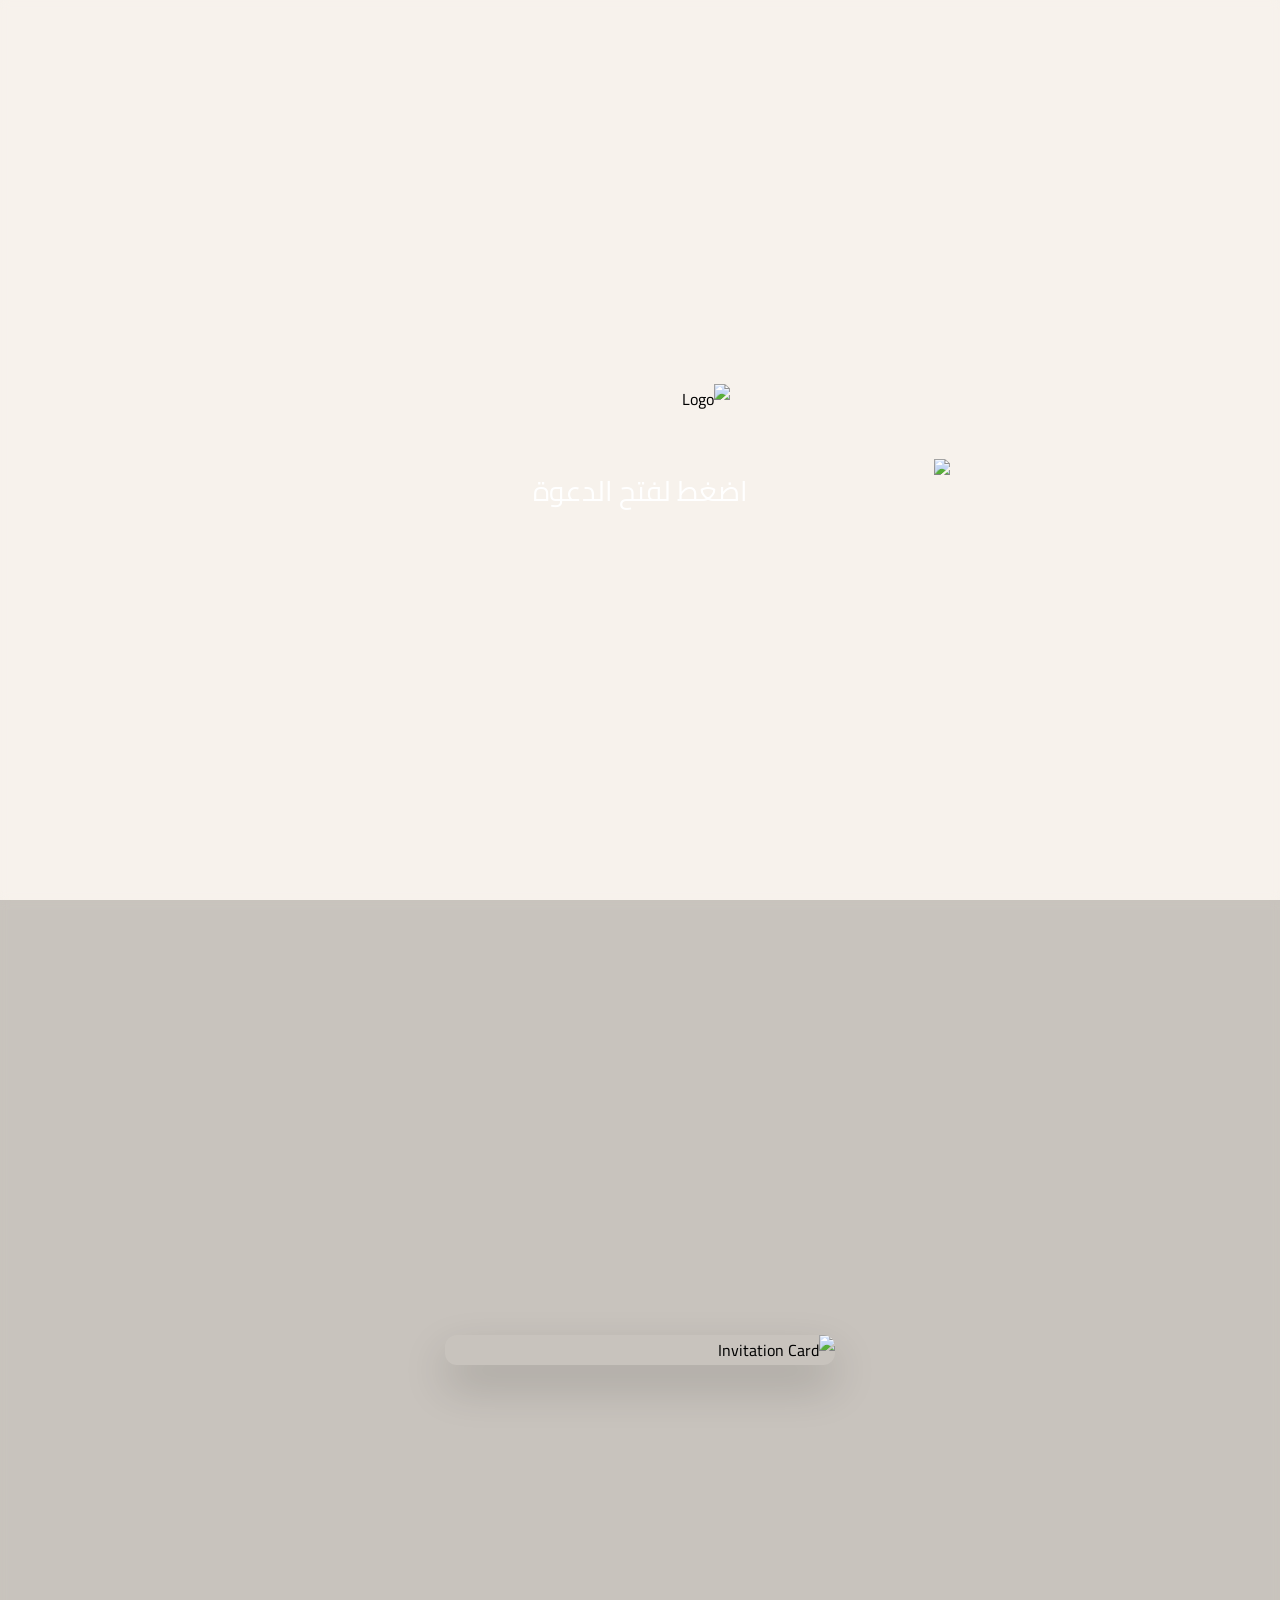
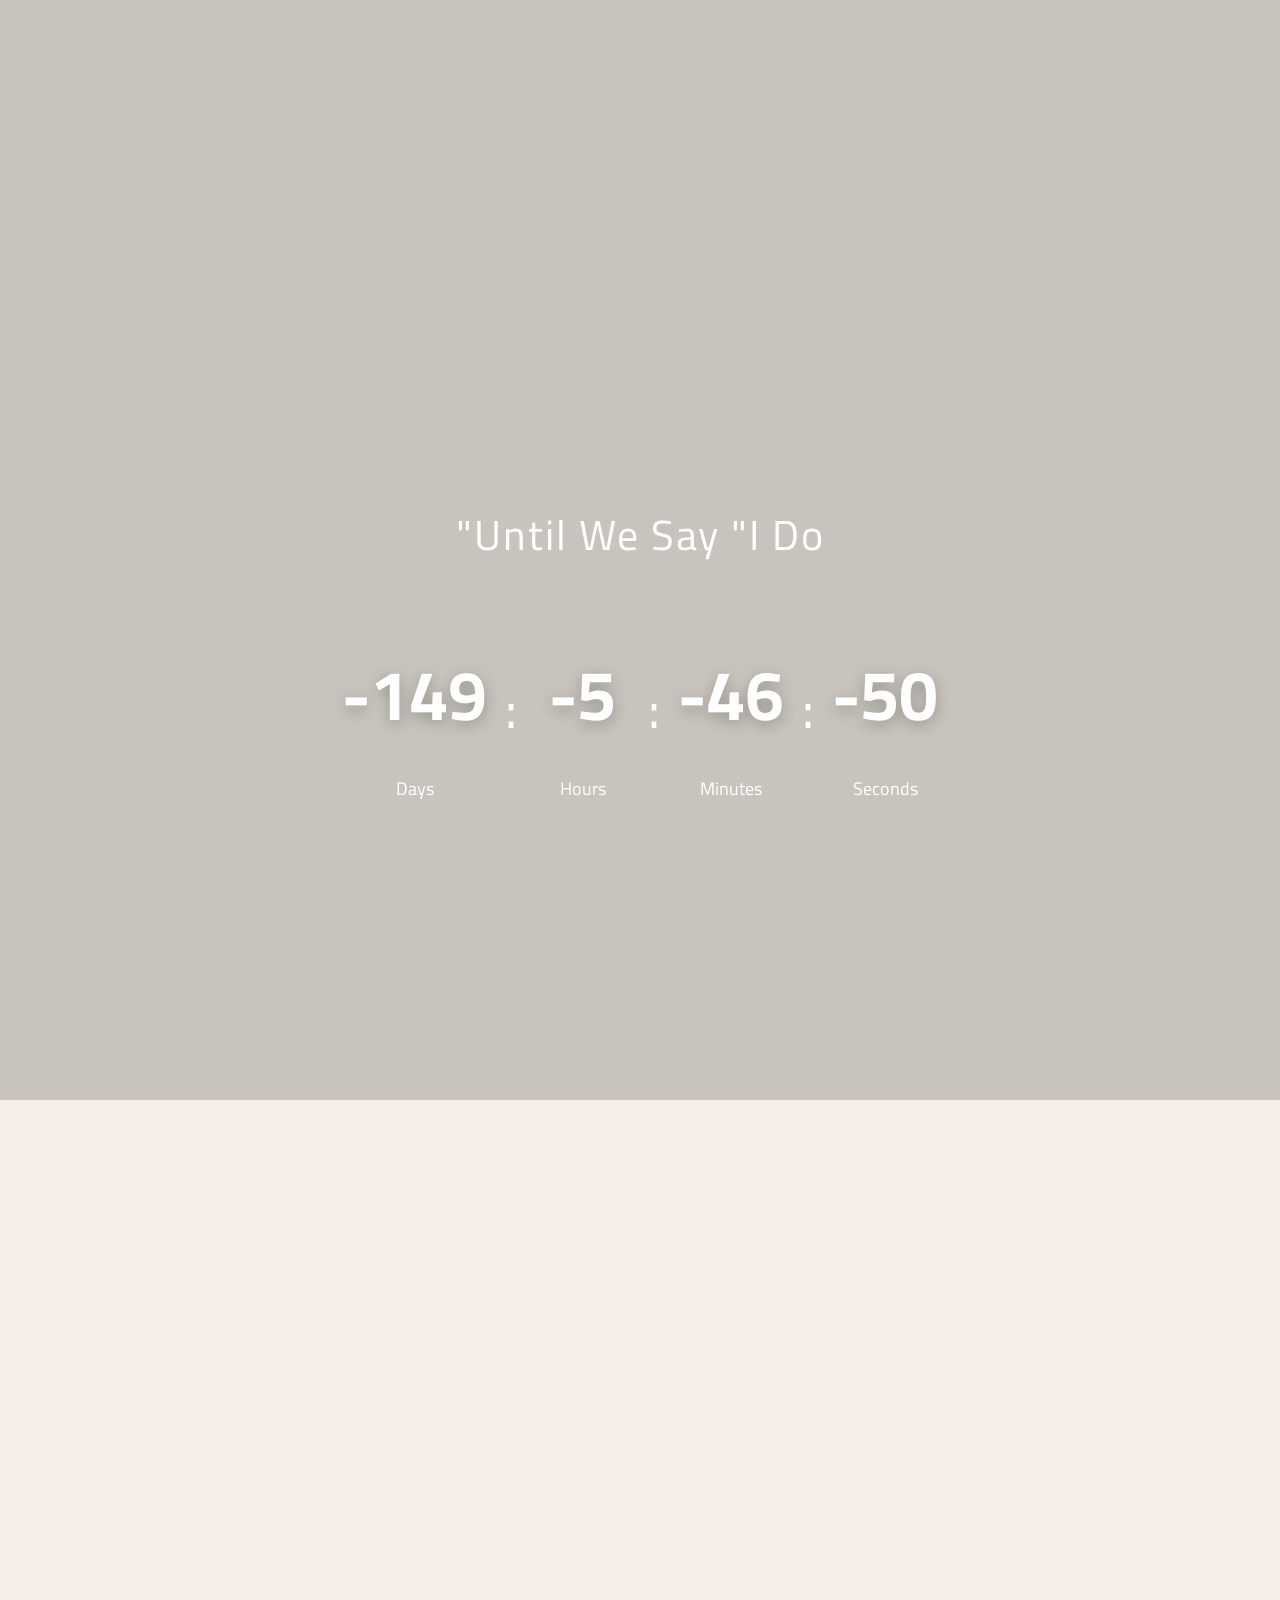
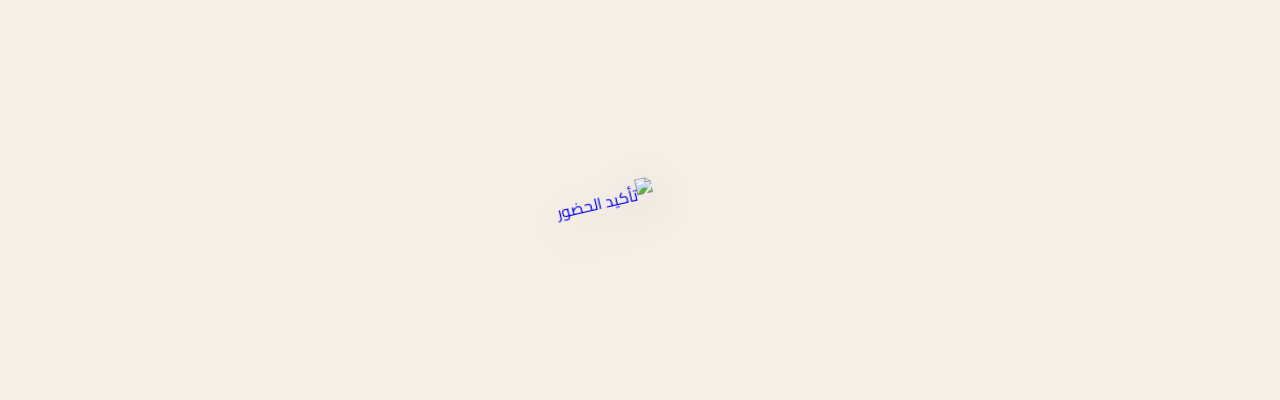
==== index.html @ 85a331f1 "Add files via upload" ====
<!DOCTYPE html>
<html lang="ar" dir="rtl">

<head>
    <meta charset="UTF-8">
    <meta name="viewport" content="width=device-width, initial-scale=1.0">

    <title>دعوة الزفاف</title>

    <link rel="stylesheet" href="style.css">

    <!-- Google Font -->
    <link rel="preconnect" href="https://fonts.googleapis.com">
    <link rel="preconnect" href="https://fonts.gstatic.com" crossorigin>

    <link href="https://fonts.googleapis.com/css2?family=Cairo:wght@300;400;600&display=swap" rel="stylesheet">
</head>

<body>

    <!-- الخلفية -->
    <div class="overlay"></div>

    <!-- ========================= -->
    <!-- السكشن الأول -->
    <!-- ========================= -->

    <section id="intro">

       <div class="container">

    <img src="assets/images/logo.png"
         class="main-logo"
         alt="Logo">

    <img src="assets/images/envelope-closed.png"
         id="envelope"
         class="envelope">

    <p class="open-text">
        اضغط لفتح الدعوة
    </p>

</div>

    </section>


    <!-- ========================= -->
    <!-- السكشن الثاني -->
    <!-- ========================= -->

  <section id="music-section">

    <img src="assets/images/flower.png"
         class="flower flower-left"
         alt="">

    <img src="assets/images/flower.png"
         class="flower flower-right"
         alt="">

    <div class="music-envelope">

        <!-- الظرف مع الكرت -->
        <img src="assets/images/envelope-card.png"
             class="music-envelope-img"
             alt="">

        <!-- السي دي -->
        <div class="cd-wrapper">

    <!-- صورة الموسيقى -->
    <img src="assets/images/music.png"
         class="music-icon"
         alt="">

    <!-- القرص -->
    <img src="assets/images/cd.png"
         id="cd"
         alt="">

    <!-- زر التشغيل -->
    <img src="assets/images/play.png"
         class="play-icon"
         alt="">

</div>
            <span class="cd-text">
                اضغط هنا
            </span>

        </div>

    </div>

    <audio id="music">
        <source src="assets/audio/music.mp3" type="audio/mp3">
    </audio>

</section>

    <!-- ========================= -->
    <!-- السكشن الثالث -->
    <!-- ========================= -->

   <section id="card-section">

    <div class="card-container">

        <img
            src="assets/images/card.png"
            class="card-image"
            alt="Invitation Card">

    </div>

</section>


  <!-- ========================= -->
<!-- السكشن الرابع -->
<!-- ========================= -->

<section id="countdown-section">

    <div class="countdown-wrapper">

       <h2 class="count-title">
    Until We Say "I Do"
</h2>

        <div class="countdown">

            <div class="time-box">
                <span id="days">00</span>
                <small>Days</small>
            </div>

            <span class="separator">:</span>

            <div class="time-box">
                <span id="hours">00</span>
                <small>Hours</small>
            </div>

            <span class="separator">:</span>

            <div class="time-box">
                <span id="minutes">00</span>
                <small>Minutes</small>
            </div>

            <span class="separator">:</span>

            <div class="time-box">
                <span id="seconds">00</span>
                <small>Seconds</small>
            </div>

        </div>

    </div>

</section>


    <script src="script.js"></script>

</body>

</html>
<section id="details-section">

    <div class="details-container">

        <!-- الكرت -->
        <img src="assets/images/details-card.jpeg"
             class="details-card"
             alt="">

        <!-- ستكر التفاصيل -->
        <a href="details.html" class="details-link">

            <img src="assets/images/details.png"
                 class="details-sticker"
                 alt="">

        </a>

        <!-- ستكر تأكيد الحضور -->
    <a href="https://docs.google.com/forms/d/e/1FAIpQLScKyUX1yhwun6GuuKNPkGCBetxqHu31m4FZAYQsaZNFjkMWgA/viewform?usp=header"
   class="confirm-link"
   target="_blank">

    <img src="assets/images/confirm-sticker.png"
         class="confirm-sticker"
         alt="تأكيد الحضور">

</a>

        <!-- ✨ أضيفي الزهور هون بالضبط ✨ -->

        <img src="assets/images/flower.png"
             class="d-flower flower-1"
             alt="">

        <img src="assets/images/flower.png"
             class="d-flower flower-2"
             alt="">

        <img src="assets/images/flower.png"
             class="d-flower flower-3"
             alt="">

        <img src="assets/images/flower.png"
             class="d-flower flower-4"
             alt="">

    </div>

</section>
---- style.css ----
/* ========================= */
/* إعدادات عامة */
/* ========================= */

*{
    margin:0;
    padding:0;
    box-sizing:border-box;
}

body{

    font-family:"Cairo",sans-serif;
    background:#F6EFE8;
    overflow-x:hidden;
    overflow-y:auto;
    position:relative;

}

/* ========================= */
/* الخلفية */
/* ========================= */

.overlay{

    position:fixed;

    inset:0;

    background:url("assets/images/background.jpeg") center center/cover no-repeat;

    z-index:-2;

}

.overlay::after{

    content:"";

    position:absolute;

    inset:0;

    backdrop-filter:blur(4px);

    background:rgba(255,255,255,.18);

}

/* الخلفية الثانية */



/* ========================= */
/* السكشن الأول */
/* ========================= */

#intro{

    width:100%;
    height:100vh;

    display:flex;
    justify-content:center;
    align-items:center;

}

.container{

    display:flex;
    flex-direction:column;
    align-items:center;
    justify-content:center;

    gap:10px;

}

/* اللوجو */

.main-logo{

    width:60px;

    margin-bottom:0;

}

/* الظرف */

.envelope{

    width:620px;
    max-width:90vw;

    cursor:pointer;

    filter:drop-shadow(0 15px 25px rgba(255,255,255,.18));

    animation:float 2.5s ease-in-out infinite;

}

/* النص */

.open-text{

   margin-top:-20px;

    font-size:28px;

    color:#fff;

    animation:glow 2s infinite;

}

/* ========================= */
/* السكشن الثاني */
/* ========================= */

#music-section{

    display:none;

    width:100%;
    height:100vh;

    justify-content:center;
    align-items:center;

    position:relative;

}

#music-section.show{

    display:flex;

}

/* الظرف */

.music-envelope{

    position:relative;

    width:480px;

    max-width:85vw;

    margin-top:40px;

    transition:.8s ease;

}

.music-envelope-img{

    width:100%;

    display:block;

    filter:drop-shadow(0 18px 30px rgba(0,0,0,.18));

    animation:float 3s ease-in-out infinite;

}

/* ========================= */
/* CD */
/* ========================= */

.cd-wrapper{

    position:absolute;

    top:-20px;

    right:-15px;

    width:110px;

    height:110px;

    z-index:5;

}

#cd{

    width:100%;

    cursor:pointer;

    transition:.3s;

}

#cd:hover{

    transform:scale(1.05);

}

.play-icon{

    position:absolute;

    width:32px;

    left:50%;

    top:50%;

    transform:translate(-50%,-50%);

    pointer-events:none;

}

/* ========================= */
/* اللوجو داخل الرسالة */
/* ========================= */

.music-icon{

    position:absolute;

    width:60px;

    left:50%;

    top:108px;

    transform:translateX(-50%);

    pointer-events:none;

}

/* ========================= */
/* الزهور */
/* ========================= */

.flower{

    position:absolute;

    width:90px;

    opacity:.28;

}

.flower-left{

    top:25px;

    left:30px;

}

.flower-right{

    right:30px;

    bottom:25px;

    transform:rotate(180deg);

}

/* ========================= */
/* حركة الظرف */
/* ========================= */

@keyframes float{

    0%{

        transform:translateY(0);

    }

    50%{

        transform:translateY(-10px);

    }

    100%{

        transform:translateY(0);

    }

}

/* ========================= */
/* دوران CD */
/* ========================= */

.spin{

    animation:spin 3s linear infinite;

}

@keyframes spin{

    from{

        transform:rotate(0deg);

    }

    to{

        transform:rotate(360deg);

    }

}


/* ========================= */
/* سكشن الكرت */
/* ========================= */

#card-section{

    min-height:100vh;

    display:flex;

    justify-content:center;

    align-items:center;

    padding:120px 20px;

    overflow:hidden;

}

.card-container{

    width:200%;
    display:flex;
    justify-content:center;

}

.card-image{

    width:min(520px, 92vw);

    max-width:92%;

    border-radius:12px;

    box-shadow:0 20px 45px rgba(0,0,0,.18);

    opacity:0;

    transform:translateY(70px);

    transition:1s ease;

}

.card-image:hover{

    transform:scale(1.02);

}

/* خلفية الكرت والعد التنازلي */

#card-section,
#countdown-section{

    position:relative;

background:url("assets/images/background.jpeg") center center/cover no-repeat;
    background-size:cover;

    background-attachment:fixed;

}

#card-section::before,
#countdown-section::before{

    content:"";

    position:absolute;

    inset:0;

    backdrop-filter:blur(5px);

    background:rgba(20,20,20,.20);

    z-index:0;

}

#card-section > *,
#countdown-section > *{

    position:relative;

    z-index:2;

}
.card-image{

    width:390px;

    max-width:90%;

    border-radius:12px;

    box-shadow:0 20px 45px rgba(0,0,0,.18);

    opacity:0;

    transform:translateY(80px);

    transition:all .9s ease;

}
.card-image.show{

    opacity:1;

    transform:translateY(0);

}

@keyframes cardAppear{

    to{

        opacity:1;

        transform:translateY(0);

    }

}

/*==========================
Countdown
==========================*/

#countdown-section{

    min-height:100vh;

    display:flex;

    justify-content:center;

    align-items:center;

    text-align:center;

    padding:80px 20px;

}

.countdown-wrapper{

    width:100%;

}

.count-title{

    font-size:42px;

    color:white;

    margin-bottom:55px;

    font-weight:400;

    letter-spacing:2px;

}

.countdown{

    display:flex;

    justify-content:center;

    align-items:center;

    gap:18px;

    flex-wrap:wrap;

    direction:ltr;

}

.time-box{

    min-width:95px;

    direction:ltr;

    text-align:center;

}

.time-box span{

    font-size:70px;

    font-weight:700;

    color:white;

    text-shadow:0 4px 15px rgba(0,0,0,.25);

    display:block;

}

.time-box small{

    color:white;

    font-size:18px;

    margin-top:12px;

    display:block;

}

.separator{

    font-size:55px;

    color:white;

    margin-top:-20px;

}
.cd-text{

    position:absolute;

    top:-90px;

    left:50%;

    transform:translateX(-50%);

    color:#5c5148;

    font-size:24px;

    font-weight:500;

    animation:glow 2s infinite;

    white-space:nowrap;

}
html{

    scroll-behavior:smooth;

    scroll-snap-type:y mandatory;

}

section{

    scroll-snap-align:start;

}
.main-logo{

    width:180px;

    margin-bottom:35px;

    animation:float 3s ease-in-out infinite;

}
/*==========================
فتح الرسالة
==========================*/

.music-envelope.open{

    transform:scale(1.08);

}

.music-envelope.open .music-envelope-img{

    transform:translateY(-30px);

    transition:1s ease;

}
/* ========================= */
/* سكشن التفاصيل */
/* ========================= */

#details-section{

    min-height:100vh;

    display:flex;

    justify-content:center;

    align-items:center;

    padding:100px 20px;

}

.details-container{

    position:relative;

    width:290px;

    max-width:90vw;

}

.details-card{

    width:100%;

    display:block;

}



/* ========================= */
/* ستكر التفاصيل */
/* ========================= */

.details-sticker{

    position:absolute;

    width:130px;

    top:140px;

    right:30px;

    transform:rotate(10deg);

    cursor:pointer;

    z-index:8;

    transition:.35s;

    filter:drop-shadow(0 12px 22px rgba(0,0,0,.22));

}

.details-sticker:hover{

    transform:rotate(10deg) scale(1.08);

}

/* ========================= */
/* ستكر تأكيد الحضور */
/* ========================= */

.confirm-sticker{

    position:absolute;

    width:170px;

    top:245px;

    left:-10px;

    transform:rotate(-13deg);

    cursor:pointer;

    z-index:8;

    transition:.35s;

    filter:drop-shadow(0 12px 22px rgba(0,0,0,.22));

}

.confirm-sticker:hover{

    transform:rotate(-13deg) scale(1.08);

}

/* ========================= */
/* Hover */
/* ========================= */

.details-sticker:hover{

    transform:rotate(14deg) scale(1.08);

}

.confirm-sticker:hover{

    transform:rotate(-14deg) scale(1.08);

}

/* Hover */

.details-sticker:hover{

    transform:rotate(12deg) scale(1.08);

}

.confirm-sticker:hover{

    transform:rotate(-12deg) scale(1.08);

}
/* ========================= */
/* زهور سكشن التفاصيل */
/* ========================= */

.d-flower{

    position:absolute;

    width:75px;

    pointer-events:none;

    z-index:9;

    filter:drop-shadow(0 8px 15px rgba(0,0,0,.15));

}

/* فوق ستكر التفاصيل */

.flower-1{

    top:170px;

    right:-20px;
    
    width:105px;
}

/* يمين ستكر التفاصيل */

.flower-2{

    top:185px;

    right:-100px;

    width:200px;

}

/* فوق ستكر تأكيد الحضور */

.flower-3{

    top:180px;

    left:-80px;
    
    width:160px;

}

/* تحت ستكر تأكيد الحضور */

.flower-4{

    top:420px;

    left:20px;

}
/*====================================*/
/* صفحة التفاصيل */
/*====================================*/

#details-page{

    min-height:100vh;
    background:url("assets/images/background.jpeg") center center/cover no-repeat;
    display:flex;
    justify-content:center;
    align-items:center;
    position:relative;
    overflow:hidden;

}

.details-overlay{

    position:absolute;
    inset:0;
    background:rgba(0,0,0,.28);
    backdrop-filter:blur(4px);

}

.timeline-container{

    position:relative;
    width:600px;
    height:900px;
    z-index:2;

}

/* عنوان الصفحة */

.details-name{

    display:block;
    width:410px;
    margin:0 auto 40px;

}

/* الخط */

.timeline-line{

    position:absolute;
    top:290px;
    left:50%;
    transform:translateX(-50%);
    width:6px;
    height:520px;
    background:white;
    border-radius:50px;

}

/* النقاط */

.dot{

    position:absolute;
    left:50%;
    transform:translateX(-50%);
    width:22px;
    height:22px;
    background:white;
    border-radius:50%;

}

.dot1{ top:285px; }
.dot2{ top:460px; }
.dot3{ top:620px; }
.dot4{ top:790px; }

/* العناصر */

.timeline-item{

    position:absolute;
    width:250px;
    display:flex;
    align-items:center;
    gap:10px;

}

.timeline-item.left{

    justify-content:flex-end;
    text-align:right;

}

.timeline-item.right{

    flex-direction:row-reverse;
    justify-content:flex-start;
    text-align:left;

}

/* أماكن العناصر */

.item1{

    top:260px;
    left:10px;

}

.item2{

    top:400px;
    right:10px;

}

.item3{

    top:540px;
    left:10px;

}

.item4{

    top:680px;
    right:10px;

}

/* الأيقونات */

.timeline-icon{

    width:85px;

}

.dinner-icon{
    width:90px;
    margin-left:22px;
}

.cake-icon{
    width:82px;
    margin-top:-6px;
}
.car-icon{
    width:80px;
    margin-top:2px;
}
.hall-icon{
    width:80px;
    margin-top:4px;
}

/* النص */

.timeline-text h3{

    color:#fff;
    font-size:30px;
    font-weight:700;
    margin-bottom:10px;
    line-height:1.2;

}

.timeline-text p{

    color:#F3E3BF;
    font-size:20px;
    font-weight:500;
    margin:0;

}

/*====================================*/
/* موقع الحفل */
/*====================================*/

#location{

    min-height:100vh;

    background:url("assets/images/location-bg.jpg") center center/cover no-repeat;

    display:flex;

    justify-content:center;

    align-items:center;

    padding:80px 20px;

}

.location-container{

    width:100%;

    max-width:700px;

    text-align:center;

}

.location-title{

    color:#A47A2B;

    font-size:58px;

    font-weight:700;

    margin-bottom:35px;

}

.location-image{

    width:420px;

    max-width:100%;

    border-radius:28px;

    box-shadow:0 15px 35px rgba(0,0,0,.18);

    margin-bottom:25px;

}

.location-name{

    color:#7B5A21;

    font-size:30px;

    font-weight:700;

    margin-top:10px;

    margin-bottom:8px;

}

.location-address{

    color:#A47A2B;

    font-size:22px;

    margin-bottom:35px;

}

.location-btn{

    display:inline-block;

    text-decoration:none;

    background:#c89e4f;

    color:white;

    padding:16px 45px;

    border-radius:50px;

    font-size:22px;

    font-weight:600;

    transition:.3s;

}

.location-btn:hover{

    background:#b48735;

    transform:translateY(-4px);

}
.back-btn{

    position:fixed;

    top:35px;

    left:35px;

    color:white;

    text-decoration:none;

    font-size:22px;

    font-weight:600;

    background:rgba(255,255,255,.15);

    backdrop-filter:blur(10px);

    padding:12px 22px;

    border-radius:50px;

    transition:.3s;

    z-index:999;

}

.back-btn:hover{

    background:rgba(255,255,255,.3);

}
/*====================================*/
/* زر الانتقال */
/*====================================*/

.details-footer{

    display:flex;

    justify-content:center;

    margin-top:80px;

    margin-bottom:60px;

}

.next-btn{

    display:inline-block;

    padding:15px 40px;

    border-radius:50px;

    background:#C89E4F;

    color:white;

    text-decoration:none;

    font-size:22px;

    font-weight:600;

    transition:.3s;

}

.next-btn:hover{

    transform:translateY(-3px);

    background:#B48735;

}
/*====================================*/
/* Animation */
/*====================================*/

.fade-up{

    opacity:0;

    transform:translateY(40px);

    animation:fadeUp 1.2s ease forwards;

}

@keyframes fadeUp{

    from{

        opacity:0;

        transform:translateY(40px);

    }

    to{

        opacity:1;

        transform:translateY(0);

    }

}
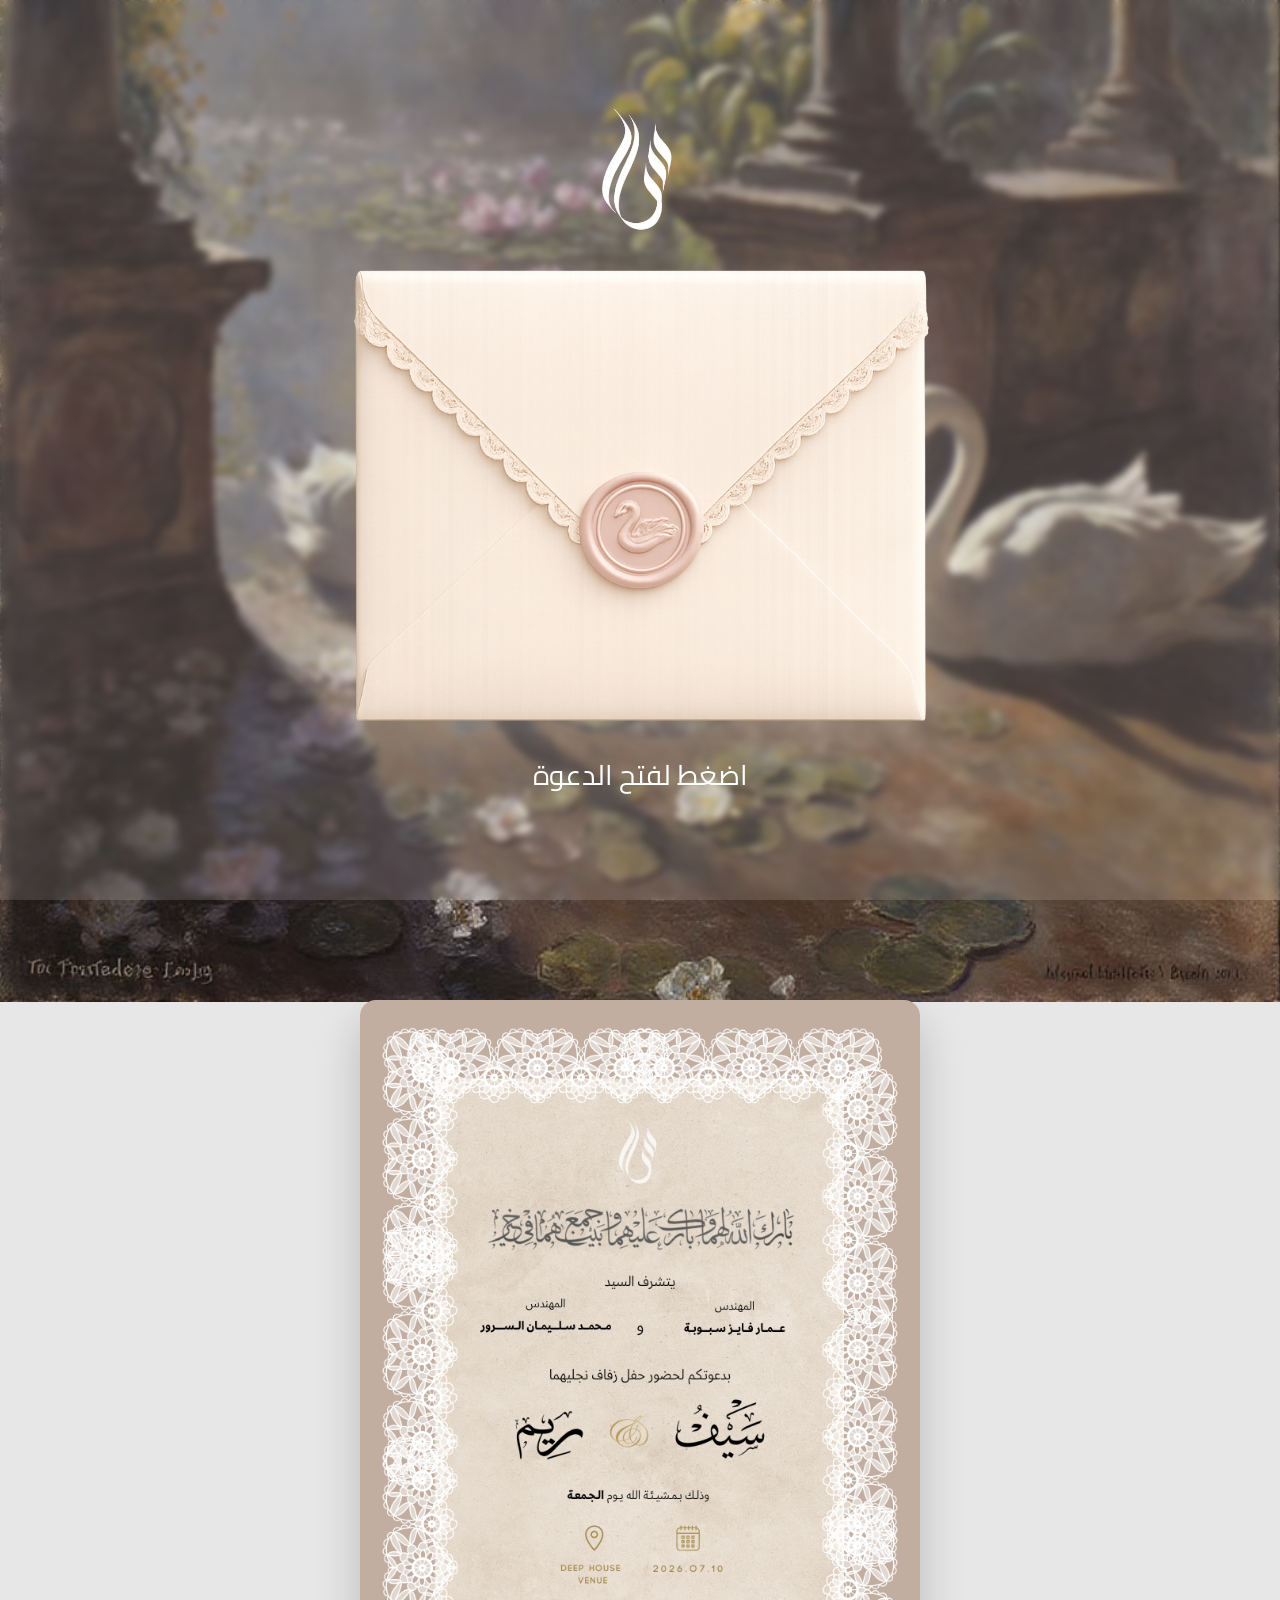
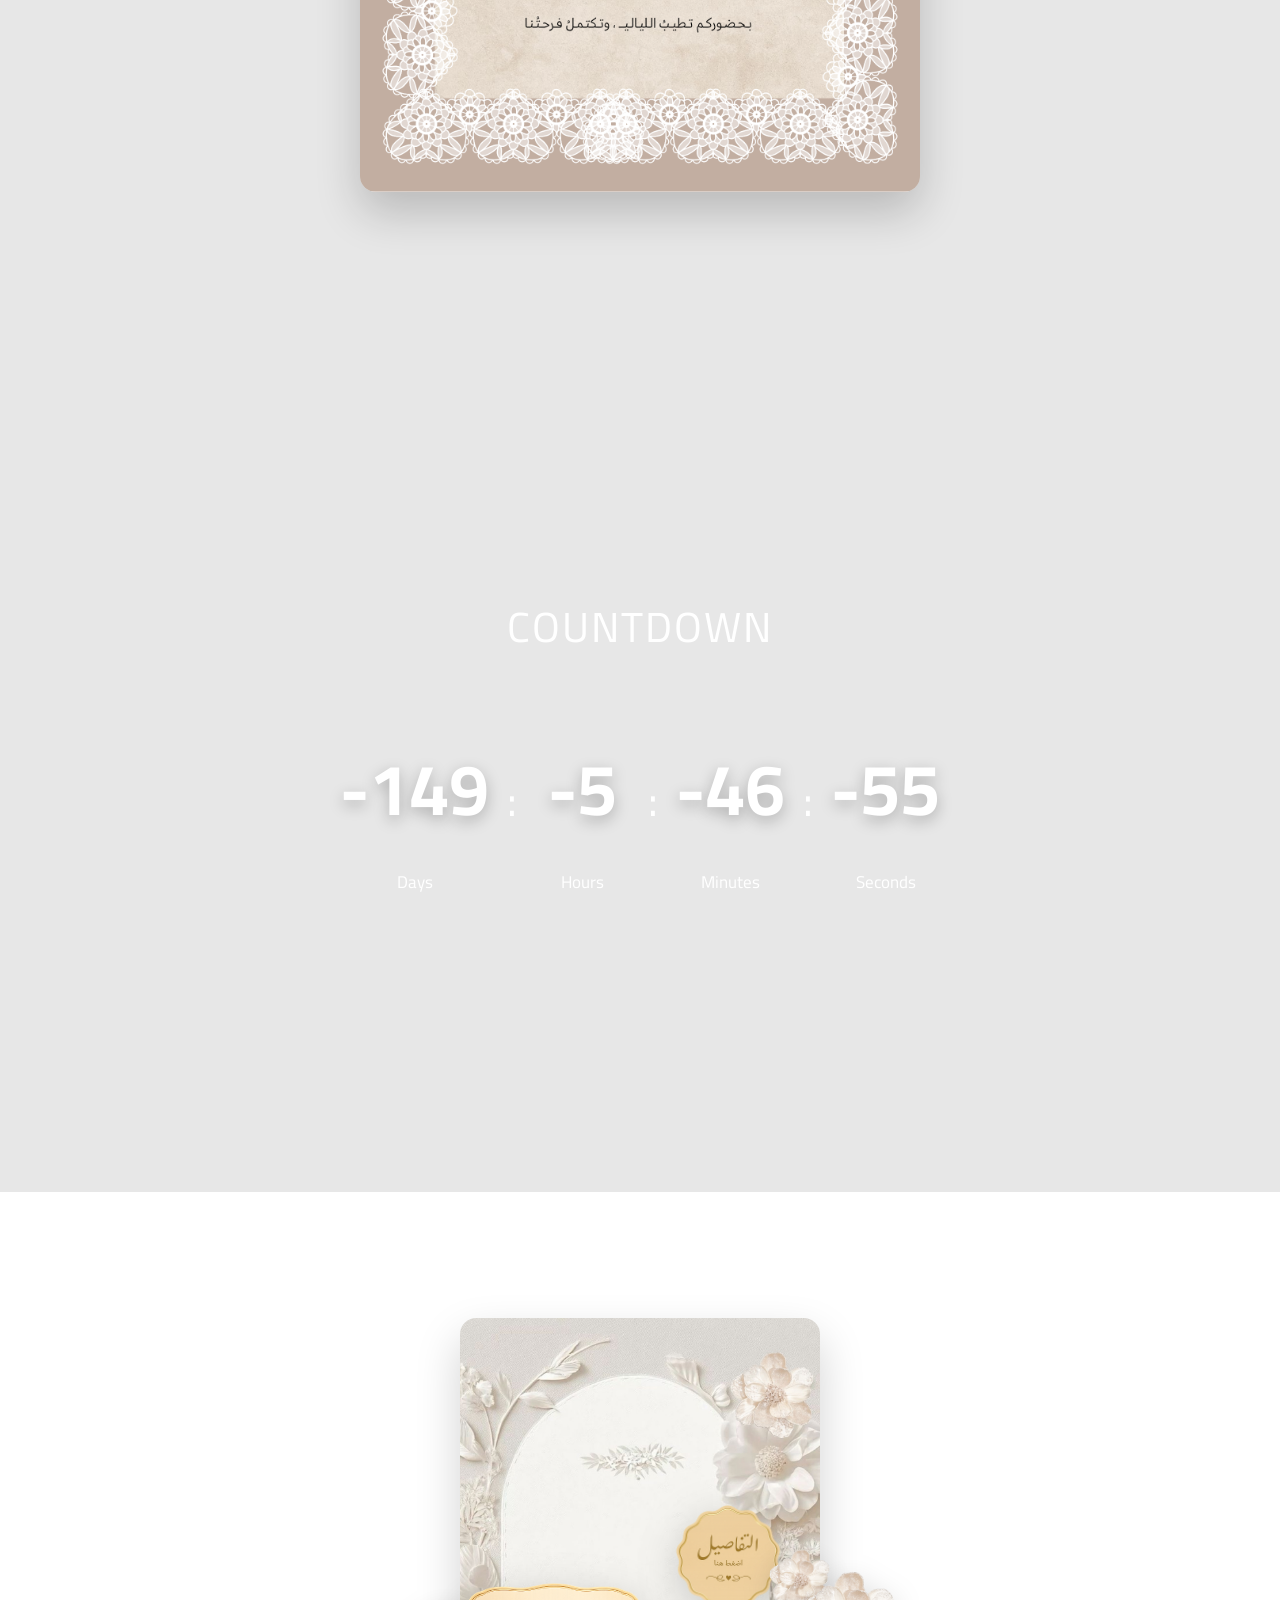
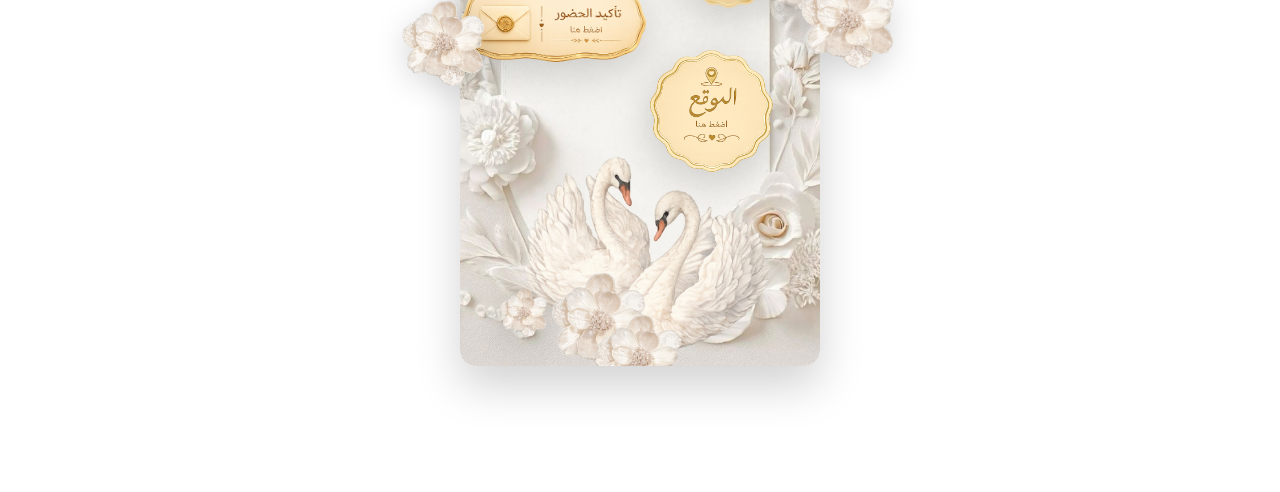
==== commit dc49eb55: "Add files via upload" ====
--- a/index.html
+++ b/index.html
@@ -15,7 +15,7 @@
 
     <link href="https://fonts.googleapis.com/css2?family=Cairo:wght@300;400;600&display=swap" rel="stylesheet">
 </head>
-
+<div class="petals"></div>
 <body>
 
     <!-- الخلفية -->
@@ -127,7 +127,7 @@
     <div class="countdown-wrapper">
 
        <h2 class="count-title">
-    Until We Say "I Do"
+       COUNTDOWN 
 </h2>
 
         <div class="countdown">
@@ -189,17 +189,28 @@
         </a>
 
         <!-- ستكر تأكيد الحضور -->
-    <a href="https://docs.google.com/forms/d/e/1FAIpQLScKyUX1yhwun6GuuKNPkGCBetxqHu31m4FZAYQsaZNFjkMWgA/viewform?usp=header"
-   class="confirm-link"
-   target="_blank">
-
-    <img src="assets/images/confirm-sticker.png"
-         class="confirm-sticker"
-         alt="تأكيد الحضور">
-
-</a>
-
-        <!-- ✨ أضيفي الزهور هون بالضبط ✨ -->
+        <a href="https://docs.google.com/forms/d/e/1FAIpQLScKyUX1yhwun6GuuKNPkGCBetxqHu31m4FZAYQsaZNFjkMWgA/viewform?usp=header"
+           class="confirm-link"
+           target="_blank">
+
+            <img src="assets/images/confirm-sticker.png"
+                 class="confirm-sticker"
+                 alt="تأكيد الحضور">
+
+        </a>
+
+        <!-- ستكر الموقع -->
+        <a href="https://maps.app.goo.gl/hajBgwSjTfjxA7Ft5"
+           class="location-link"
+           target="_blank">
+
+            <img src="assets/images/location.png"
+                 class="location-sticker"
+                 alt="الموقع">
+
+        </a>
+
+        <!-- الزهور -->
 
         <img src="assets/images/flower.png"
              class="d-flower flower-1"
@@ -219,4 +230,4 @@
 
     </div>
 
-</section>
+</section>
--- a/style.css
+++ b/style.css
@@ -1,6 +1,6 @@
-/* ========================= */
-/* إعدادات عامة */
-/* ========================= */
+/*==================================================
+GENERAL
+==================================================*/
 
 *{
     margin:0;
@@ -8,361 +8,362 @@
     box-sizing:border-box;
 }
 
+html{
+
+    scroll-behavior:smooth;
+
+}
+
 body{
 
     font-family:"Cairo",sans-serif;
-    background:#F6EFE8;
+
+    margin:0;
+    padding:0;
+
     overflow-x:hidden;
-    overflow-y:auto;
+
+    color:white;
+
+    background:url("assets/images/background.jpeg") center center / cover no-repeat fixed;
+
+}
+
+/*==================================================
+BACKGROUND
+==================================================*/
+
+.overlay{
+
+    position:fixed;
+
+    inset:0;
+
+    background:rgba(255,255,255,.12);
+
+    backdrop-filter:blur(3px);
+
+    z-index:-1;
+
+}
+
+
+
+/*==================================================
+/*==================================================
+COMMON
+==================================================*/
+
+section{
+
+    min-height:100vh;
+
+    display:flex;
+
+    justify-content:center;
+
+    align-items:center;
+
     position:relative;
 
-}
-
-/* ========================= */
-/* الخلفية */
-/* ========================= */
-
-.overlay{
-
-    position:fixed;
-
-    inset:0;
-
-    background:url("assets/images/background.jpeg") center center/cover no-repeat;
-
-    z-index:-2;
-
-}
-
-.overlay::after{
-
-    content:"";
+    padding:60px 20px;
+
+    background:transparent;
+
+}
+
+/*==================================================
+INTRO
+==================================================*/
+
+#intro{
+
+    text-align:center;
+
+}
+
+.container{
+
+    display:flex;
+
+    flex-direction:column;
+
+    align-items:center;
+
+    gap:8px;
+
+}
+
+.main-logo{
+
+    width:110px;
+
+    margin-bottom:5px;
+
+    animation:float 3s ease-in-out infinite;
+
+}
+
+.envelope{
+
+    width:min(620px,90vw);
+
+    cursor:pointer;
+
+    filter:drop-shadow(0 18px 30px rgba(255,255,255,.18));
+
+    animation:float 3s ease-in-out infinite;
+
+}
+
+.open-text{
+
+    margin-top:-10px;
+
+    font-size:28px;
+
+    color:white;
+
+    animation:glow 2s infinite;
+
+}
+
+/*==================================================
+MUSIC SECTION
+==================================================*/
+
+#music-section{
+
+    display:none;
+
+}
+
+#music-section.show{
+
+    display:flex;
+
+}
+
+.music-envelope{
+
+    position:relative;
+
+    width:min(500px,90vw);
+
+    margin-top:30px;
+
+}
+
+.music-envelope-img{
+
+    width:100%;
+
+    display:block;
+
+    filter:drop-shadow(0 18px 35px rgba(0,0,0,.18));
+
+    animation:float 3s ease-in-out infinite;
+
+}
+
+/* CD */
+
+.cd-wrapper{
 
     position:absolute;
 
-    inset:0;
-
-    backdrop-filter:blur(4px);
-
-    background:rgba(255,255,255,.18);
-
-}
-
-/* الخلفية الثانية */
-
-
-
-/* ========================= */
-/* السكشن الأول */
-/* ========================= */
-
-#intro{
+    top:-18px;
+
+    right:-10px;
+
+    width:110px;
+
+    height:110px;
+
+    z-index:5;
+
+}
+
+#cd{
 
     width:100%;
-    height:100vh;
+
+    cursor:pointer;
+
+    transition:.3s;
+
+}
+
+#cd:hover{
+
+    transform:scale(1.05);
+
+}
+
+.play-icon{
+
+    position:absolute;
+
+    width:34px;
+
+    left:50%;
+
+    top:50%;
+
+    transform:translate(-50%,-50%);
+
+    pointer-events:none;
+
+}
+
+/* Logo Music */
+
+.music-icon{
+
+    position:absolute;
+
+    width:75px;
+
+    top:28px;
+
+    left:88px;
+
+    z-index:10;
+
+    pointer-events:none;
+
+    animation:musicFloat 2.5s ease-in-out infinite;
+
+}
+
+/* Flowers */
+
+.flower{
+
+    position:absolute;
+
+    width:100px;
+
+    opacity:.88;
+
+}
+
+.flower-left{
+
+    top:25px;
+
+    left:30px;
+
+}
+
+.flower-right{
+
+    bottom:25px;
+
+    right:30px;
+
+    transform:rotate(180deg);
+
+}
+
+/*==================================================
+ANIMATIONS
+==================================================*/
+
+@keyframes float{
+
+    0%{
+
+        transform:translateY(0);
+
+    }
+
+    50%{
+
+        transform:translateY(-10px);
+
+    }
+
+    100%{
+
+        transform:translateY(0);
+
+    }
+
+}
+
+@keyframes glow{
+
+    0%,100%{
+
+        opacity:1;
+
+    }
+
+    50%{
+
+        opacity:.45;
+
+    }
+
+}
+
+.spin{
+
+    animation:spin 3s linear infinite;
+
+}
+
+@keyframes spin{
+
+    from{
+
+        transform:rotate(0deg);
+
+    }
+
+    to{
+
+        transform:rotate(360deg);
+
+    }
+
+}
+/*==================================================
+CARD SECTION
+==================================================*/
+
+#card-section{
 
     display:flex;
+
     justify-content:center;
+
     align-items:center;
 
-}
-
-.container{
+    padding:100px 20px;
+
+}
+
+.card-container{
+
+    width:100%;
 
     display:flex;
-    flex-direction:column;
+
+    justify-content:center;
+
     align-items:center;
-    justify-content:center;
-
-    gap:10px;
-
-}
-
-/* اللوجو */
-
-.main-logo{
-
-    width:60px;
-
-    margin-bottom:0;
-
-}
-
-/* الظرف */
-
-.envelope{
-
-    width:620px;
-    max-width:90vw;
-
-    cursor:pointer;
-
-    filter:drop-shadow(0 15px 25px rgba(255,255,255,.18));
-
-    animation:float 2.5s ease-in-out infinite;
-
-}
-
-/* النص */
-
-.open-text{
-
-   margin-top:-20px;
-
-    font-size:28px;
-
-    color:#fff;
-
-    animation:glow 2s infinite;
-
-}
-
-/* ========================= */
-/* السكشن الثاني */
-/* ========================= */
-
-#music-section{
-
-    display:none;
-
-    width:100%;
-    height:100vh;
-
-    justify-content:center;
-    align-items:center;
-
-    position:relative;
-
-}
-
-#music-section.show{
-
-    display:flex;
-
-}
-
-/* الظرف */
-
-.music-envelope{
-
-    position:relative;
-
-    width:480px;
-
-    max-width:85vw;
-
-    margin-top:40px;
-
-    transition:.8s ease;
-
-}
-
-.music-envelope-img{
-
-    width:100%;
-
-    display:block;
-
-    filter:drop-shadow(0 18px 30px rgba(0,0,0,.18));
-
-    animation:float 3s ease-in-out infinite;
-
-}
-
-/* ========================= */
-/* CD */
-/* ========================= */
-
-.cd-wrapper{
-
-    position:absolute;
-
-    top:-20px;
-
-    right:-15px;
-
-    width:110px;
-
-    height:110px;
-
-    z-index:5;
-
-}
-
-#cd{
-
-    width:100%;
-
-    cursor:pointer;
-
-    transition:.3s;
-
-}
-
-#cd:hover{
-
-    transform:scale(1.05);
-
-}
-
-.play-icon{
-
-    position:absolute;
-
-    width:32px;
-
-    left:50%;
-
-    top:50%;
-
-    transform:translate(-50%,-50%);
-
-    pointer-events:none;
-
-}
-
-/* ========================= */
-/* اللوجو داخل الرسالة */
-/* ========================= */
-
-.music-icon{
-
-    position:absolute;
-
-    width:60px;
-
-    left:50%;
-
-    top:108px;
-
-    transform:translateX(-50%);
-
-    pointer-events:none;
-
-}
-
-/* ========================= */
-/* الزهور */
-/* ========================= */
-
-.flower{
-
-    position:absolute;
-
-    width:90px;
-
-    opacity:.28;
-
-}
-
-.flower-left{
-
-    top:25px;
-
-    left:30px;
-
-}
-
-.flower-right{
-
-    right:30px;
-
-    bottom:25px;
-
-    transform:rotate(180deg);
-
-}
-
-/* ========================= */
-/* حركة الظرف */
-/* ========================= */
-
-@keyframes float{
-
-    0%{
-
-        transform:translateY(0);
-
-    }
-
-    50%{
-
-        transform:translateY(-10px);
-
-    }
-
-    100%{
-
-        transform:translateY(0);
-
-    }
-
-}
-
-/* ========================= */
-/* دوران CD */
-/* ========================= */
-
-.spin{
-
-    animation:spin 3s linear infinite;
-
-}
-
-@keyframes spin{
-
-    from{
-
-        transform:rotate(0deg);
-
-    }
-
-    to{
-
-        transform:rotate(360deg);
-
-    }
-
-}
-
-
-/* ========================= */
-/* سكشن الكرت */
-/* ========================= */
-
-#card-section{
-
-    min-height:100vh;
-
-    display:flex;
-
-    justify-content:center;
-
-    align-items:center;
-
-    padding:120px 20px;
-
-    overflow:hidden;
-
-}
-
-.card-container{
-
-    width:200%;
-    display:flex;
-    justify-content:center;
 
 }
 
 .card-image{
 
-    width:min(520px, 92vw);
-
-    max-width:92%;
-
-    border-radius:12px;
-
-    box-shadow:0 20px 45px rgba(0,0,0,.18);
+    width:min(560px,92vw);
+
+    border-radius:16px;
+
+    box-shadow:0 20px 45px rgba(0,0,0,.20);
 
     opacity:0;
 
@@ -372,23 +373,30 @@
 
 }
 
+.card-image.show{
+
+    opacity:1;
+
+    transform:translateY(0);
+
+}
+
 .card-image:hover{
 
-    transform:scale(1.02);
-
-}
-
-/* خلفية الكرت والعد التنازلي */
+    transform:translateY(0) scale(1.02);
+
+}
+
+
+/*==================================================
+CARD & COUNTDOWN BACKGROUND
+==================================================*/
 
 #card-section,
 #countdown-section{
 
     position:relative;
 
-background:url("assets/images/background.jpeg") center center/cover no-repeat;
-    background-size:cover;
-
-    background-attachment:fixed;
 
 }
 
@@ -401,48 +409,404 @@
 
     inset:0;
 
-    backdrop-filter:blur(5px);
-
-    background:rgba(20,20,20,.20);
-
-    z-index:0;
-
-}
-
-#card-section > *,
-#countdown-section > *{
+    background:rgba(20,20,20,.10);
+
+    pointer-events:none;
+
+}
+
+#card-section>*,
+#countdown-section>*{
 
     position:relative;
 
     z-index:2;
 
 }
+
+
+/*==================================================
+COUNTDOWN
+==================================================*/
+
+#countdown-section{
+   
+
+    text-align:center;
+
+    padding:80px 20px;
+
+}
+
+.countdown-wrapper{
+
+    width:100%;
+
+}
+
+.count-title{
+
+    font-size:clamp(28px,4vw,42px);
+
+    color:white;
+
+    font-weight:400;
+
+    margin-bottom:55px;
+
+    letter-spacing:2px;
+
+}
+
+.countdown{
+
+    display:flex;
+
+    justify-content:center;
+
+    align-items:center;
+
+    flex-wrap:wrap;
+
+    gap:18px;
+
+    direction:ltr;
+
+}
+
+.time-box{
+
+    min-width:95px;
+
+    text-align:center;
+
+}
+
+.time-box span{
+
+    display:block;
+
+    font-size:clamp(42px,7vw,72px);
+
+    font-weight:700;
+
+    color:white;
+
+    text-shadow:0 5px 15px rgba(0,0,0,.25);
+
+}
+
+.time-box small{
+
+    display:block;
+
+    margin-top:10px;
+
+    color:white;
+
+    font-size:17px;
+
+}
+
+.separator{
+
+    font-size:45px;
+
+    color:white;
+
+    margin-top:-20px;
+
+}
+
+
+/*==================================================
+RESPONSIVE
+==================================================*/
+
+@media(max-width:768px){
+
 .card-image{
 
-    width:390px;
-
-    max-width:90%;
-
-    border-radius:12px;
+    width:95vw;
+
+}
+
+.count-title{
+
+    font-size:28px;
+
+}
+
+.countdown{
+
+    gap:12px;
+
+}
+
+.time-box{
+
+    min-width:70px;
+
+}
+
+.time-box span{
+
+    font-size:42px;
+
+}
+
+.time-box small{
+
+    font-size:14px;
+
+}
+
+.separator{
+
+    font-size:30px;
+
+    margin-top:-10px;
+
+}
+
+}
+/*==================================================
+LAST CARD SECTION
+==================================================*/
+
+#details-section{
+   
+
+    display:flex;
+
+    justify-content:center;
+
+    align-items:center;
+
+    padding:100px 20px;
+
+}
+
+.details-container{
+
+    position:relative;
+
+    width:min(360px,92vw);
+
+}
+
+.details-card{
+
+    width:100%;
+
+    display:block;
+
+    border-radius:16px;
 
     box-shadow:0 20px 45px rgba(0,0,0,.18);
 
-    opacity:0;
-
-    transform:translateY(80px);
-
-    transition:all .9s ease;
-
-}
-.card-image.show{
-
-    opacity:1;
-
-    transform:translateY(0);
-
-}
-
-@keyframes cardAppear{
+}
+
+
+/*==================================================
+DETAILS STICKER
+==================================================*/
+
+.details-link{
+
+    position:absolute;
+
+    top:28%;
+
+    right:8%;
+
+}
+
+.details-sticker{
+
+    width:38%;
+
+    display:block;
+
+    transition:.35s;
+
+    filter:drop-shadow(0 10px 20px rgba(0,0,0,.18));
+
+}
+
+.details-link:hover .details-sticker{
+
+    transform:rotate(8deg) scale(1.08);
+
+}
+
+
+/*==================================================
+CONFIRM STICKER
+==================================================*/
+
+.confirm-link{
+
+    position:absolute;
+
+    top:39%;
+    right:48%;
+
+}
+
+.confirm-sticker{
+
+    width:clamp(140px, 30vw, 190px);
+
+    display:block;
+
+    transition:.35s ease;
+
+    filter:drop-shadow(0 10px 20px rgba(0,0,0,.18));
+
+}
+
+.confirm-link:hover .confirm-sticker{
+
+    transform:rotate(-6deg) scale(1.08);
+
+    filter:drop-shadow(0 14px 28px rgba(0,0,0,.25));
+
+}
+
+/*==================================================
+LOCATION STICKER
+==================================================*/
+
+.location-link{
+
+    position:absolute;
+
+    top:50%;
+    right:10%;
+
+}
+
+.location-sticker{
+
+    width:clamp(110px, 28vw, 145px);
+
+    display:block;
+
+    transition:.35s ease;
+
+    filter:drop-shadow(0 10px 20px rgba(0,0,0,.18));
+
+}
+
+.location-link:hover .location-sticker{
+
+    transform:scale(1.08);
+
+    filter:drop-shadow(0 14px 28px rgba(0,0,0,.25));
+
+}
+
+
+/*==================================================
+FLOWERS
+==================================================*/
+
+.d-flower{
+
+    position:absolute;
+
+    pointer-events:none;
+
+    filter:drop-shadow(0 8px 15px rgba(0,0,0,.15));
+
+}
+
+.flower-1{
+
+    width:110px;
+
+    top:33%;
+
+    right:-10%;
+
+}
+
+.flower-2{
+
+    width:170px;
+
+    top:35%;
+
+    right:-32%;
+
+}
+
+.flower-3{
+
+    width:150px;
+
+    top:40%;
+
+    left:-25%;
+
+}
+
+.flower-4{
+
+    width:85px;
+
+    top:86%;
+
+    left:6%;
+
+}
+
+
+/*==================================================
+DETAILS PAGE
+==================================================*/
+
+#details-page{
+
+    display:flex;
+
+    justify-content:center;
+
+    align-items:center;
+
+    padding:80px 20px;
+
+}
+
+.details-full-image{
+
+    width:min(520px,95vw);
+
+    display:block;
+
+    border-radius:18px;
+
+    box-shadow:0 20px 45px rgba(0,0,0,.18);
+
+    animation:fadeUp 1s ease;
+
+}
+
+
+/*==================================================
+ANIMATION
+==================================================*/
+
+@keyframes fadeUp{
+
+    from{
+
+        opacity:0;
+
+        transform:translateY(40px);
+
+    }
 
     to{
 
@@ -454,11 +818,73 @@
 
 }
 
-/*==========================
-Countdown
-==========================*/
-
-#countdown-section{
+
+/*==================================================
+MOBILE
+==================================================*/
+
+@media(max-width:768px){
+
+.details-container{
+
+    width:95vw;
+
+}
+
+.details-sticker{
+
+    width:36%;
+
+}
+
+.confirm-sticker{
+
+    width:48%;
+
+}
+
+.location-sticker{
+
+    width:28%;
+
+}
+
+.flower-1{
+
+    width:85px;
+
+}
+
+.flower-2{
+
+    width:120px;
+
+}
+
+.flower-3{
+
+    width:110px;
+
+}
+
+.flower-4{
+
+    width:65px;
+
+}
+
+.details-full-image{
+
+    width:96vw;
+
+}
+
+}
+/*==================================================
+LOCATION PAGE
+==================================================*/
+
+#location{
 
     min-height:100vh;
 
@@ -468,747 +894,530 @@
 
     align-items:center;
 
+    padding:80px 20px;
+
+}
+
+.location-container{
+
+    width:min(700px,95vw);
+
     text-align:center;
 
-    padding:80px 20px;
-
-}
-
-.countdown-wrapper{
+}
+
+.location-image{
+
+    width:min(430px,100%);
+
+    border-radius:22px;
+
+    box-shadow:0 18px 35px rgba(0,0,0,.18);
+
+    margin-bottom:25px;
+
+}
+
+.location-name{
+
+    color:#ffffff;
+
+    font-size:clamp(24px,4vw,34px);
+
+    margin-bottom:12px;
+
+    font-weight:700;
+
+}
+
+.location-address{
+
+    color:#F4E6C8;
+
+    font-size:clamp(18px,3vw,22px);
+
+    margin-bottom:35px;
+
+}
+
+.location-btn{
+
+    display:inline-block;
+
+    text-decoration:none;
+
+    background:#C89E4F;
+
+    color:white;
+
+    padding:15px 40px;
+
+    border-radius:40px;
+
+    font-size:20px;
+
+    transition:.35s;
+
+}
+
+.location-btn:hover{
+
+    background:#B48735;
+
+    transform:translateY(-4px);
+
+}
+
+
+/*==================================================
+BUTTONS
+==================================================*/
+
+.back-btn,
+.next-btn{
+
+    display:inline-flex;
+
+    justify-content:center;
+
+    align-items:center;
+
+    padding:14px 32px;
+
+    border-radius:40px;
+
+    background:#C89E4F;
+
+    color:white;
+
+    text-decoration:none;
+
+    font-size:20px;
+
+    transition:.3s;
+
+}
+
+.back-btn{
+
+    position:fixed;
+
+    top:25px;
+
+    left:25px;
+
+    z-index:999;
+
+}
+
+.back-btn:hover,
+.next-btn:hover{
+
+    background:#B48735;
+
+    transform:translateY(-3px);
+
+}
+
+.details-footer{
+
+    margin-top:60px;
+
+    display:flex;
+
+    justify-content:center;
+
+}
+
+
+/*==================================================
+GENERAL HOVER
+==================================================*/
+
+img{
+
+    user-select:none;
+
+    -webkit-user-drag:none;
+
+}
+
+a{
+
+    transition:.3s;
+
+}
+
+a:hover{
+
+    opacity:.98;
+
+}
+
+
+/*==================================================
+TABLET
+==================================================*/
+
+@media (max-width:992px){
+
+.main-logo{
+
+    width:95px;
+
+}
+
+.envelope{
+
+    width:82vw;
+
+}
+
+.music-envelope{
+
+    width:75vw;
+
+}
+
+.card-image{
+
+    width:78vw;
+
+}
+
+.details-container{
+
+    width:340px;
+
+}
+
+}
+
+
+/*==================================================
+MOBILE
+==================================================*/
+
+@media (max-width:768px){
+
+section{
+
+    padding:60px 15px;
+
+}
+
+.main-logo{
+
+    width:85px;
+
+}
+
+.envelope{
+
+    width:92vw;
+
+}
+
+.music-envelope{
+
+    width:90vw;
+
+}
+
+.cd-wrapper{
+
+    width:90px;
+
+    height:90px;
+
+}
+
+.card-image{
+
+    width:94vw;
+
+}
+
+.count-title{
+
+    font-size:28px;
+
+}
+
+.details-container{
+
+    width:94vw;
+
+}
+
+.details-full-image{
+
+    width:95vw;
+
+}
+
+.location-image{
 
     width:100%;
 
 }
 
-.count-title{
-
-    font-size:42px;
+.back-btn{
+
+    left:15px;
+
+    top:15px;
+
+    font-size:17px;
+
+    padding:12px 20px;
+
+}
+
+}
+
+
+/*==================================================
+SMALL PHONES
+==================================================*/
+
+@media (max-width:480px){
+
+.open-text{
+
+    font-size:20px;
+
+}
+
+.time-box span{
+
+    font-size:34px;
+
+}
+
+.separator{
+
+    font-size:26px;
+
+}
+
+.location-btn,
+.next-btn,
+.back-btn{
+
+    font-size:16px;
+
+    padding:12px 20px;
+
+}
+
+}
+/*========================================
+DETAILS PAGE
+========================================*/
+
+#details-page{
+
+    min-height:100vh;
+
+    display:flex;
+
+    flex-direction:column;
+
+    justify-content:center;
+
+    align-items:center;
+
+    padding:90px 20px 60px;
+
+    position:relative;
+
+}
+
+/* صورة التفاصيل */
+
+.details-full-image{
+
+    width:min(460px,95vw);
+
+    border-radius:22px;
+
+    box-shadow:0 20px 45px rgba(0,0,0,.18);
+
+}
+
+/* زر الرجوع */
+
+.back-glass{
+
+    position:fixed;
+
+    top:25px;
+
+    left:25px;
+
+    padding:12px 24px;
+
+    border-radius:18px;
+
+    text-decoration:none;
 
     color:white;
 
-    margin-bottom:55px;
-
-    font-weight:400;
-
-    letter-spacing:2px;
-
-}
-
-.countdown{
+    font-size:18px;
+
+    backdrop-filter:blur(18px);
+
+    background:rgba(255,255,255,.12);
+
+    border:1px solid rgba(255,255,255,.25);
+
+    transition:.35s;
+
+    z-index:999;
+
+}
+
+.back-glass:hover{
+
+    background:rgba(255,255,255,.22);
+
+    transform:translateY(-2px);
+
+}
+
+/* الأزرار */
+
+.glass-buttons{
 
     display:flex;
 
+    gap:18px;
+
+    margin-top:30px;
+
+    flex-wrap:wrap;
+
     justify-content:center;
 
-    align-items:center;
-
-    gap:18px;
-
-    flex-wrap:wrap;
-
-    direction:ltr;
-
-}
-
-.time-box{
-
-    min-width:95px;
-
-    direction:ltr;
+}
+
+.glass-btn{
+
+    min-width:180px;
 
     text-align:center;
 
-}
-
-.time-box span{
-
-    font-size:70px;
-
-    font-weight:700;
+    padding:16px 26px;
+
+    border-radius:18px;
+
+    text-decoration:none;
 
     color:white;
 
-    text-shadow:0 4px 15px rgba(0,0,0,.25);
-
-    display:block;
-
-}
-
-.time-box small{
-
-    color:white;
-
-    font-size:18px;
-
-    margin-top:12px;
-
-    display:block;
-
-}
-
-.separator{
-
-    font-size:55px;
-
-    color:white;
-
-    margin-top:-20px;
-
-}
-.cd-text{
+    font-size:20px;
+
+    backdrop-filter:blur(18px);
+
+    background:rgba(255,255,255,.12);
+
+    border:1px solid rgba(255,255,255,.25);
+
+    transition:.35s;
+
+}
+
+.glass-btn:hover{
+
+    background:rgba(255,255,255,.22);
+
+    transform:translateY(-3px);
+
+}
+.flower{
+
+    animation:flowerFloat 6s ease-in-out infinite;
+
+}
+
+@keyframes flowerFloat{
+
+    0%{
+
+        transform:translateY(0);
+
+    }
+
+    50%{
+
+        transform:translateY(-10px);
+
+    }
+
+    100%{
+
+        transform:translateY(0);
+
+    }
+
+}
+/*==================================================
+FALLING FLOWERS
+==================================================*/
+
+.petals{
+
+    position:fixed;
+
+    inset:0;
+
+    pointer-events:none;
+
+    overflow:hidden;
+
+    z-index:999;
+
+}
+
+.petal{
 
     position:absolute;
 
-    top:-90px;
-
-    left:50%;
-
-    transform:translateX(-50%);
-
-    color:#5c5148;
-
-    font-size:24px;
-
-    font-weight:500;
-
-    animation:glow 2s infinite;
-
-    white-space:nowrap;
-
-}
-html{
-
-    scroll-behavior:smooth;
-
-    scroll-snap-type:y mandatory;
-
-}
-
-section{
-
-    scroll-snap-align:start;
-
-}
-.main-logo{
-
-    width:180px;
-
-    margin-bottom:35px;
-
-    animation:float 3s ease-in-out infinite;
-
-}
-/*==========================
-فتح الرسالة
-==========================*/
-
-.music-envelope.open{
-
-    transform:scale(1.08);
-
-}
-
-.music-envelope.open .music-envelope-img{
-
-    transform:translateY(-30px);
-
-    transition:1s ease;
-
-}
-/* ========================= */
-/* سكشن التفاصيل */
-/* ========================= */
-
-#details-section{
-
-    min-height:100vh;
-
-    display:flex;
-
-    justify-content:center;
-
-    align-items:center;
-
-    padding:100px 20px;
-
-}
-
-.details-container{
-
-    position:relative;
-
-    width:290px;
-
-    max-width:90vw;
-
-}
-
-.details-card{
-
-    width:100%;
-
-    display:block;
-
-}
-
-
-
-/* ========================= */
-/* ستكر التفاصيل */
-/* ========================= */
-
-.details-sticker{
-
-    position:absolute;
-
-    width:130px;
-
-    top:140px;
-
-    right:30px;
-
-    transform:rotate(10deg);
-
-    cursor:pointer;
-
-    z-index:8;
-
-    transition:.35s;
-
-    filter:drop-shadow(0 12px 22px rgba(0,0,0,.22));
-
-}
-
-.details-sticker:hover{
-
-    transform:rotate(10deg) scale(1.08);
-
-}
-
-/* ========================= */
-/* ستكر تأكيد الحضور */
-/* ========================= */
-
-.confirm-sticker{
-
-    position:absolute;
-
-    width:170px;
-
-    top:245px;
-
-    left:-10px;
-
-    transform:rotate(-13deg);
-
-    cursor:pointer;
-
-    z-index:8;
-
-    transition:.35s;
-
-    filter:drop-shadow(0 12px 22px rgba(0,0,0,.22));
-
-}
-
-.confirm-sticker:hover{
-
-    transform:rotate(-13deg) scale(1.08);
-
-}
-
-/* ========================= */
-/* Hover */
-/* ========================= */
-
-.details-sticker:hover{
-
-    transform:rotate(14deg) scale(1.08);
-
-}
-
-.confirm-sticker:hover{
-
-    transform:rotate(-14deg) scale(1.08);
-
-}
-
-/* Hover */
-
-.details-sticker:hover{
-
-    transform:rotate(12deg) scale(1.08);
-
-}
-
-.confirm-sticker:hover{
-
-    transform:rotate(-12deg) scale(1.08);
-
-}
-/* ========================= */
-/* زهور سكشن التفاصيل */
-/* ========================= */
-
-.d-flower{
-
-    position:absolute;
-
-    width:75px;
-
-    pointer-events:none;
-
-    z-index:9;
-
-    filter:drop-shadow(0 8px 15px rgba(0,0,0,.15));
-
-}
-
-/* فوق ستكر التفاصيل */
-
-.flower-1{
-
-    top:170px;
-
-    right:-20px;
-    
-    width:105px;
-}
-
-/* يمين ستكر التفاصيل */
-
-.flower-2{
-
-    top:185px;
-
-    right:-100px;
-
-    width:200px;
-
-}
-
-/* فوق ستكر تأكيد الحضور */
-
-.flower-3{
-
-    top:180px;
-
-    left:-80px;
-    
-    width:160px;
-
-}
-
-/* تحت ستكر تأكيد الحضور */
-
-.flower-4{
-
-    top:420px;
-
-    left:20px;
-
-}
-/*====================================*/
-/* صفحة التفاصيل */
-/*====================================*/
-
-#details-page{
-
-    min-height:100vh;
-    background:url("assets/images/background.jpeg") center center/cover no-repeat;
-    display:flex;
-    justify-content:center;
-    align-items:center;
-    position:relative;
-    overflow:hidden;
-
-}
-
-.details-overlay{
-
-    position:absolute;
-    inset:0;
-    background:rgba(0,0,0,.28);
-    backdrop-filter:blur(4px);
-
-}
-
-.timeline-container{
-
-    position:relative;
-    width:600px;
-    height:900px;
-    z-index:2;
-
-}
-
-/* عنوان الصفحة */
-
-.details-name{
-
-    display:block;
-    width:410px;
-    margin:0 auto 40px;
-
-}
-
-/* الخط */
-
-.timeline-line{
-
-    position:absolute;
-    top:290px;
-    left:50%;
-    transform:translateX(-50%);
-    width:6px;
-    height:520px;
-    background:white;
-    border-radius:50px;
-
-}
-
-/* النقاط */
-
-.dot{
-
-    position:absolute;
-    left:50%;
-    transform:translateX(-50%);
-    width:22px;
-    height:22px;
-    background:white;
-    border-radius:50%;
-
-}
-
-.dot1{ top:285px; }
-.dot2{ top:460px; }
-.dot3{ top:620px; }
-.dot4{ top:790px; }
-
-/* العناصر */
-
-.timeline-item{
-
-    position:absolute;
-    width:250px;
-    display:flex;
-    align-items:center;
-    gap:10px;
-
-}
-
-.timeline-item.left{
-
-    justify-content:flex-end;
-    text-align:right;
-
-}
-
-.timeline-item.right{
-
-    flex-direction:row-reverse;
-    justify-content:flex-start;
-    text-align:left;
-
-}
-
-/* أماكن العناصر */
-
-.item1{
-
-    top:260px;
-    left:10px;
-
-}
-
-.item2{
-
-    top:400px;
-    right:10px;
-
-}
-
-.item3{
-
-    top:540px;
-    left:10px;
-
-}
-
-.item4{
-
-    top:680px;
-    right:10px;
-
-}
-
-/* الأيقونات */
-
-.timeline-icon{
-
-    width:85px;
-
-}
-
-.dinner-icon{
-    width:90px;
-    margin-left:22px;
-}
-
-.cake-icon{
-    width:82px;
-    margin-top:-6px;
-}
-.car-icon{
-    width:80px;
-    margin-top:2px;
-}
-.hall-icon{
-    width:80px;
-    margin-top:4px;
-}
-
-/* النص */
-
-.timeline-text h3{
-
-    color:#fff;
-    font-size:30px;
-    font-weight:700;
-    margin-bottom:10px;
-    line-height:1.2;
-
-}
-
-.timeline-text p{
-
-    color:#F3E3BF;
-    font-size:20px;
-    font-weight:500;
-    margin:0;
-
-}
-
-/*====================================*/
-/* موقع الحفل */
-/*====================================*/
-
-#location{
-
-    min-height:100vh;
-
-    background:url("assets/images/location-bg.jpg") center center/cover no-repeat;
-
-    display:flex;
-
-    justify-content:center;
-
-    align-items:center;
-
-    padding:80px 20px;
-
-}
-
-.location-container{
-
-    width:100%;
-
-    max-width:700px;
-
-    text-align:center;
-
-}
-
-.location-title{
-
-    color:#A47A2B;
-
-    font-size:58px;
-
-    font-weight:700;
-
-    margin-bottom:35px;
-
-}
-
-.location-image{
-
-    width:420px;
-
-    max-width:100%;
-
-    border-radius:28px;
-
-    box-shadow:0 15px 35px rgba(0,0,0,.18);
-
-    margin-bottom:25px;
-
-}
-
-.location-name{
-
-    color:#7B5A21;
-
-    font-size:30px;
-
-    font-weight:700;
-
-    margin-top:10px;
-
-    margin-bottom:8px;
-
-}
-
-.location-address{
-
-    color:#A47A2B;
-
-    font-size:22px;
-
-    margin-bottom:35px;
-
-}
-
-.location-btn{
-
-    display:inline-block;
-
-    text-decoration:none;
-
-    background:#c89e4f;
-
-    color:white;
-
-    padding:16px 45px;
-
-    border-radius:50px;
-
-    font-size:22px;
-
-    font-weight:600;
-
-    transition:.3s;
-
-}
-
-.location-btn:hover{
-
-    background:#b48735;
-
-    transform:translateY(-4px);
-
-}
-.back-btn{
-
-    position:fixed;
-
-    top:35px;
-
-    left:35px;
-
-    color:white;
-
-    text-decoration:none;
-
-    font-size:22px;
-
-    font-weight:600;
-
-    background:rgba(255,255,255,.15);
-
-    backdrop-filter:blur(10px);
-
-    padding:12px 22px;
-
-    border-radius:50px;
-
-    transition:.3s;
-
-    z-index:999;
-
-}
-
-.back-btn:hover{
-
-    background:rgba(255,255,255,.3);
-
-}
-/*====================================*/
-/* زر الانتقال */
-/*====================================*/
-
-.details-footer{
-
-    display:flex;
-
-    justify-content:center;
-
-    margin-top:80px;
-
-    margin-bottom:60px;
-
-}
-
-.next-btn{
-
-    display:inline-block;
-
-    padding:15px 40px;
-
-    border-radius:50px;
-
-    background:#C89E4F;
-
-    color:white;
-
-    text-decoration:none;
-
-    font-size:22px;
-
-    font-weight:600;
-
-    transition:.3s;
-
-}
-
-.next-btn:hover{
-
-    transform:translateY(-3px);
-
-    background:#B48735;
-
-}
-/*====================================*/
-/* Animation */
-/*====================================*/
-
-.fade-up{
-
-    opacity:0;
-
-    transform:translateY(40px);
-
-    animation:fadeUp 1.2s ease forwards;
-
-}
-
-@keyframes fadeUp{
-
-    from{
+    top:-60px;
+
+    width:26px;
+
+    animation:fall linear forwards;
+
+}
+
+@keyframes fall{
+
+    0%{
+
+        transform:
+            translateY(-80px)
+            rotate(0deg);
 
         opacity:0;
 
-        transform:translateY(40px);
-
     }
 
-    to{
+    10%{
 
         opacity:1;
 
-        transform:translateY(0);
-
     }
 
+    100%{
+
+        transform:
+            translateY(110vh)
+            rotate(360deg);
+
+        opacity:0;
+
+    }
+
 }
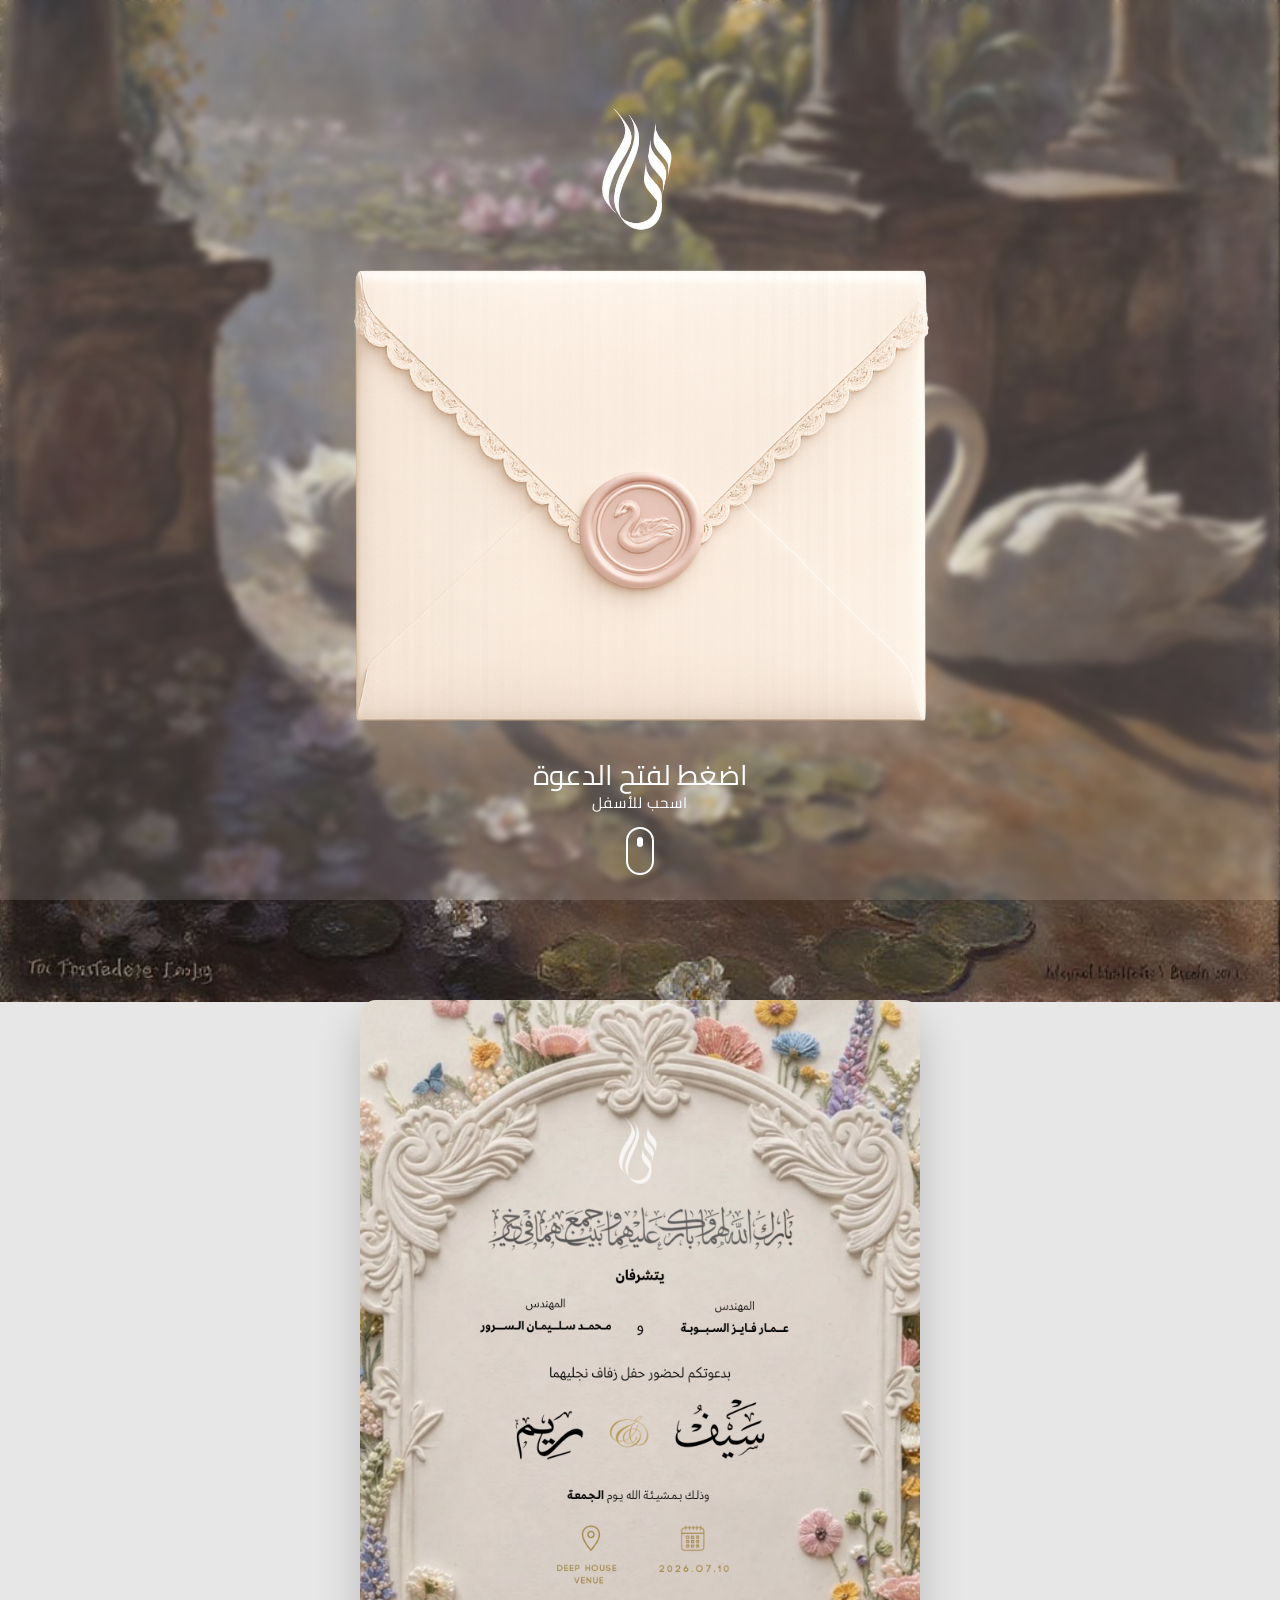
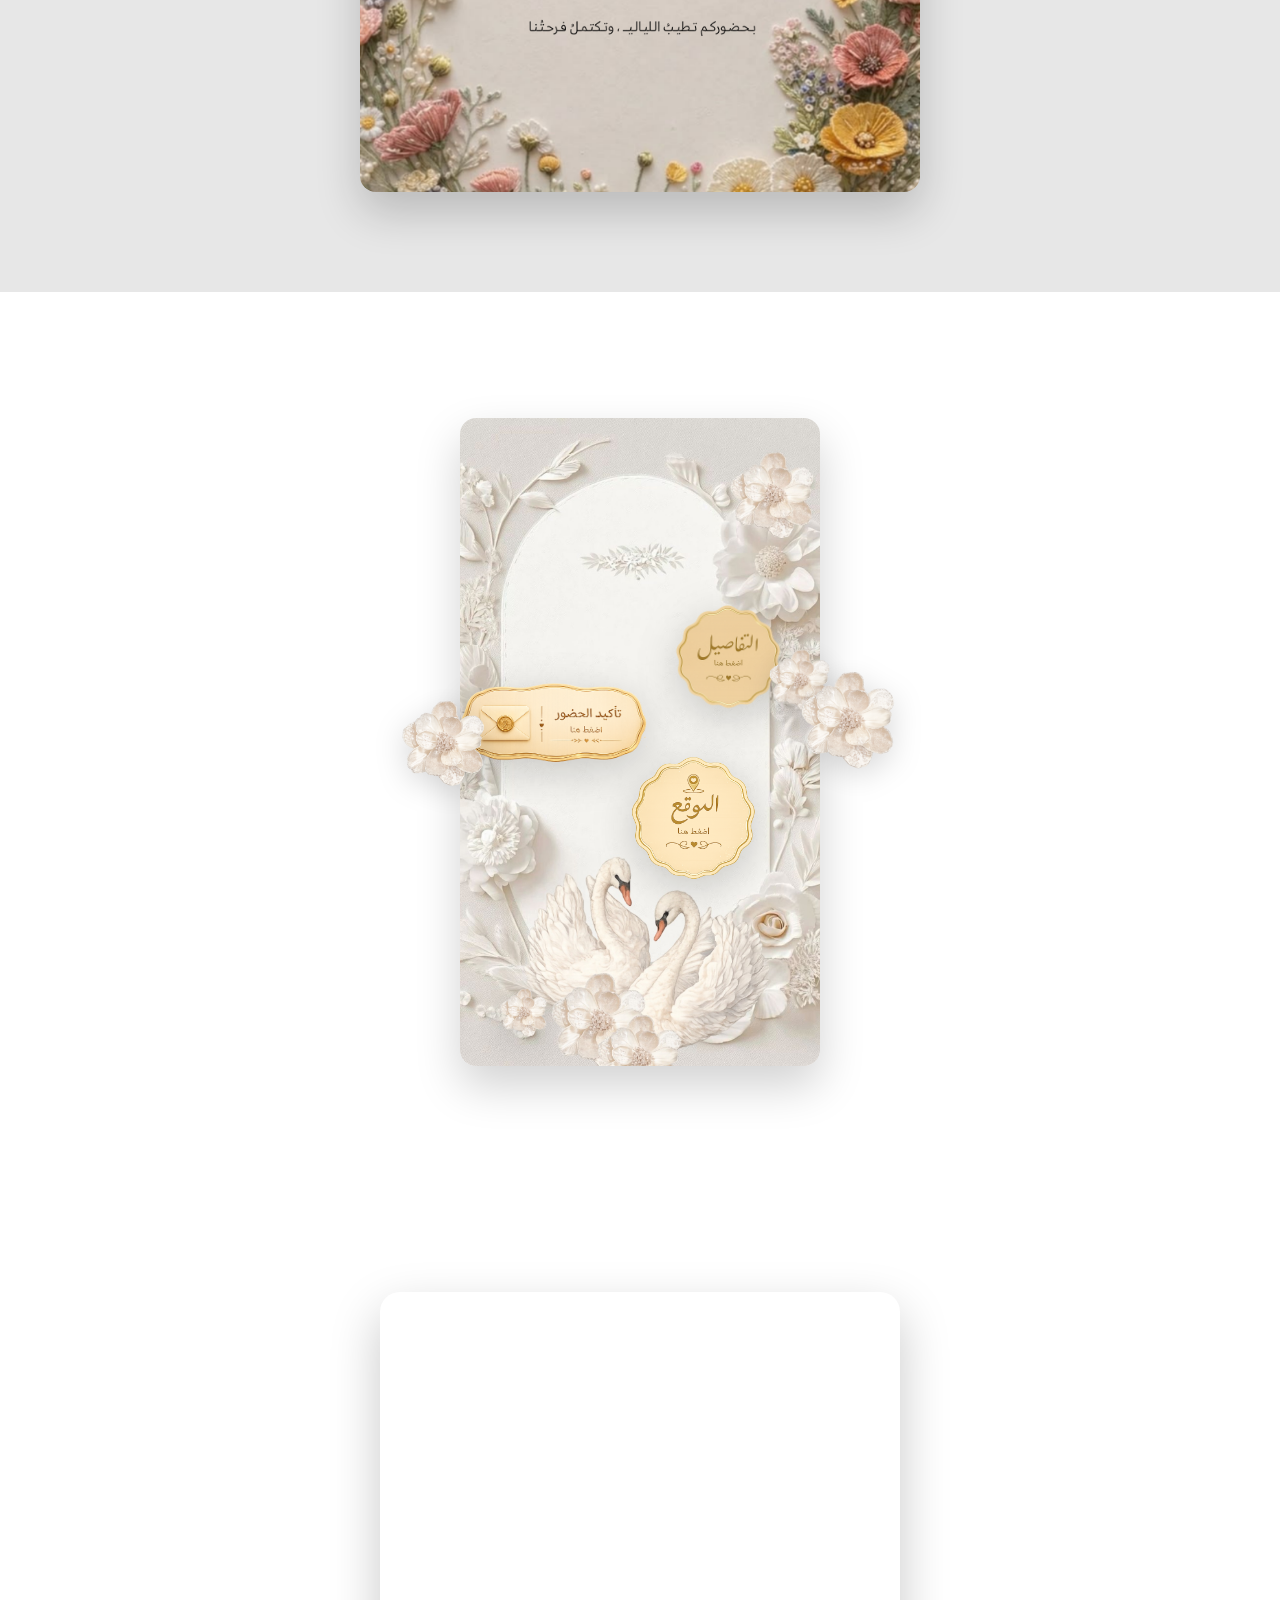
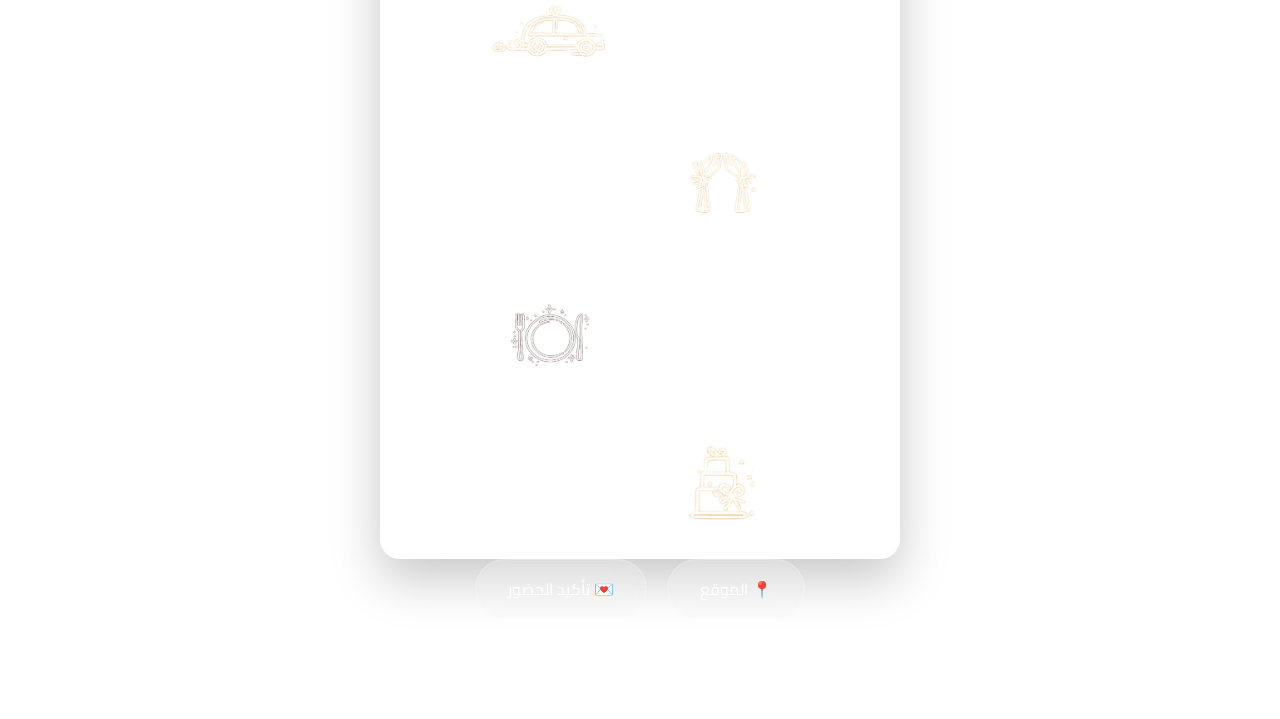
==== commit c51d4d56: "Add files via upload" ====
--- a/index.html
+++ b/index.html
@@ -87,7 +87,7 @@
 
 </div>
             <span class="cd-text">
-                اضغط هنا
+                
             </span>
 
         </div>
@@ -118,58 +118,6 @@
 </section>
 
 
-  <!-- ========================= -->
-<!-- السكشن الرابع -->
-<!-- ========================= -->
-
-<section id="countdown-section">
-
-    <div class="countdown-wrapper">
-
-       <h2 class="count-title">
-       COUNTDOWN 
-</h2>
-
-        <div class="countdown">
-
-            <div class="time-box">
-                <span id="days">00</span>
-                <small>Days</small>
-            </div>
-
-            <span class="separator">:</span>
-
-            <div class="time-box">
-                <span id="hours">00</span>
-                <small>Hours</small>
-            </div>
-
-            <span class="separator">:</span>
-
-            <div class="time-box">
-                <span id="minutes">00</span>
-                <small>Minutes</small>
-            </div>
-
-            <span class="separator">:</span>
-
-            <div class="time-box">
-                <span id="seconds">00</span>
-                <small>Seconds</small>
-            </div>
-
-        </div>
-
-    </div>
-
-</section>
-
-
-    <script src="script.js"></script>
-
-</body>
-
-</html>
 <section id="details-section">
 
     <div class="details-container">
@@ -180,7 +128,7 @@
              alt="">
 
         <!-- ستكر التفاصيل -->
-        <a href="details.html" class="details-link">
+        <a href="#wedding-details" class="details-link">
 
             <img src="assets/images/details.png"
                  class="details-sticker"
@@ -211,23 +159,56 @@
         </a>
 
         <!-- الزهور -->
-
-        <img src="assets/images/flower.png"
-             class="d-flower flower-1"
-             alt="">
-
-        <img src="assets/images/flower.png"
-             class="d-flower flower-2"
-             alt="">
-
-        <img src="assets/images/flower.png"
-             class="d-flower flower-3"
-             alt="">
-
-        <img src="assets/images/flower.png"
-             class="d-flower flower-4"
-             alt="">
-
-    </div>
-
-</section>+        <img src="assets/images/flower.png" class="d-flower flower-1" alt="">
+        <img src="assets/images/flower.png" class="d-flower flower-2" alt="">
+        <img src="assets/images/flower.png" class="d-flower flower-3" alt="">
+        <img src="assets/images/flower.png" class="d-flower flower-4" alt="">
+
+    </div>
+
+</section>
+<!-- ========================= -->
+<!-- سكشن التفاصيل -->
+<!-- ========================= -->
+
+<section id="wedding-details">
+
+    <img src="assets/images/details-all-01.png"
+         class="details-full-image"
+         alt="تفاصيل الحفل">
+
+    <div class="details-buttons">
+
+        <a href="https://maps.app.goo.gl/hajBgwSjTfjxA7Ft5"
+           target="_blank"
+           class="details-btn">
+
+            📍 الموقع
+
+        </a>
+
+        <a href="https://docs.google.com/forms/d/e/1FAIpQLScKyUX1yhwun6GuuKNPkGCBetxqHu31m4FZAYQsaZNFjkMWgA/viewform?usp=header"
+           target="_blank"
+           class="details-btn">
+
+            💌 تأكيد الحضور
+
+        </a>
+
+    </div>
+
+</section>
+<div class="scroll-down">
+
+    <span>اسحب للأسفل</span>
+
+    <div class="mouse">
+        <div class="wheel"></div>
+    </div>
+
+</div>
+<script src="script.js"></script>
+
+
+</body>
+</html>
--- a/style.css
+++ b/style.css
@@ -172,9 +172,9 @@
 
     position:absolute;
 
-    top:-18px;
-
-    right:-10px;
+    top:90px;
+
+    right:60px;
 
     width:110px;
 
@@ -224,9 +224,9 @@
 
     width:75px;
 
-    top:28px;
-
-    left:88px;
+    top:18px;
+
+    left:78px;
 
     z-index:10;
 
@@ -545,13 +545,13 @@
 
 .time-box{
 
-    min-width:70px;
+    min-width:60px;
 
 }
 
 .time-box span{
 
-    font-size:42px;
+    font-size:35px;
 
 }
 
@@ -682,8 +682,8 @@
 
     position:absolute;
 
-    top:50%;
-    right:10%;
+    top:51%;
+    right:15%;
 
 }
 
@@ -764,18 +764,21 @@
 
 
 /*==================================================
-DETAILS PAGE
-==================================================*/
-
-#details-page{
+wedding-details
+==================================================*/
+#wedding-details{
+
+    min-height:100vh;
 
     display:flex;
 
+    flex-direction:column;
+
     justify-content:center;
 
     align-items:center;
 
-    padding:80px 20px;
+    padding:100px 20px;
 
 }
 
@@ -833,19 +836,19 @@
 
 .details-sticker{
 
-    width:36%;
+    width:46%;
 
 }
 
 .confirm-sticker{
 
+    width:88%;
+
+}
+
+.location-sticker{
+
     width:48%;
-
-}
-
-.location-sticker{
-
-    width:28%;
 
 }
 
@@ -1420,4 +1423,186 @@
 
     }
 
+}
+/*==================================================
+DETAILS SECTION
+==================================================*/
+
+#details-section{
+
+    min-height:100vh;
+
+    display:flex;
+
+    flex-direction:column;
+
+    justify-content:center;
+
+    align-items:center;
+
+    gap:35px;
+
+    padding:100px 20px;
+
+}
+
+.details-full-image{
+
+    width:min(520px,95vw);
+
+    border-radius:20px;
+
+    box-shadow:0 20px 50px rgba(0,0,0,.22);
+
+}
+
+.details-buttons{
+
+    display:flex;
+
+    gap:20px;
+
+    flex-wrap:wrap;
+
+    justify-content:center;
+
+}
+
+.details-btn{
+
+    text-decoration:none;
+
+    color:white;
+
+    background:rgba(255,255,255,.15);
+
+    backdrop-filter:blur(15px);
+
+    border:1px solid rgba(255,255,255,.25);
+
+    padding:14px 32px;
+
+    border-radius:40px;
+
+    transition:.35s;
+
+}
+
+.details-btn:hover{
+
+    transform:translateY(-4px);
+
+    background:rgba(255,255,255,.28);
+
+}
+/*==================================
+SCROLL DOWN
+==================================*/
+
+.scroll-down{
+
+    position:fixed;
+
+    bottom:25px;
+
+    left:50%;
+
+    transform:translateX(-50%);
+
+    z-index:999;
+
+    display:flex;
+
+    flex-direction:column;
+
+    align-items:center;
+
+    color:#fff;
+
+    font-size:15px;
+
+    letter-spacing:1px;
+
+    animation:fadeUp 2s infinite;
+
+}
+
+.scroll-down span{
+
+    margin-bottom:10px;
+
+    text-shadow:0 2px 10px rgba(0,0,0,.35);
+
+}
+
+.mouse{
+
+    width:28px;
+
+    height:48px;
+
+    border:2px solid #fff;
+
+    border-radius:30px;
+
+    position:relative;
+
+}
+
+.wheel{
+
+    width:6px;
+
+    height:10px;
+
+    background:#fff;
+
+    border-radius:50px;
+
+    position:absolute;
+
+    left:50%;
+
+    transform:translateX(-50%);
+
+    top:8px;
+
+    animation:scrollWheel 1.5s infinite;
+
+}
+
+@keyframes scrollWheel{
+
+    0%{
+
+        opacity:1;
+
+        top:8px;
+
+    }
+
+    100%{
+
+        opacity:0;
+
+        top:25px;
+
+    }
+
+}
+
+@keyframes fadeUp{
+
+    0%,100%{
+
+        transform:translate(-50%,0);
+
+    }
+
+    50%{
+
+        transform:translate(-50%,-8px);
+
+    }
+
 }
